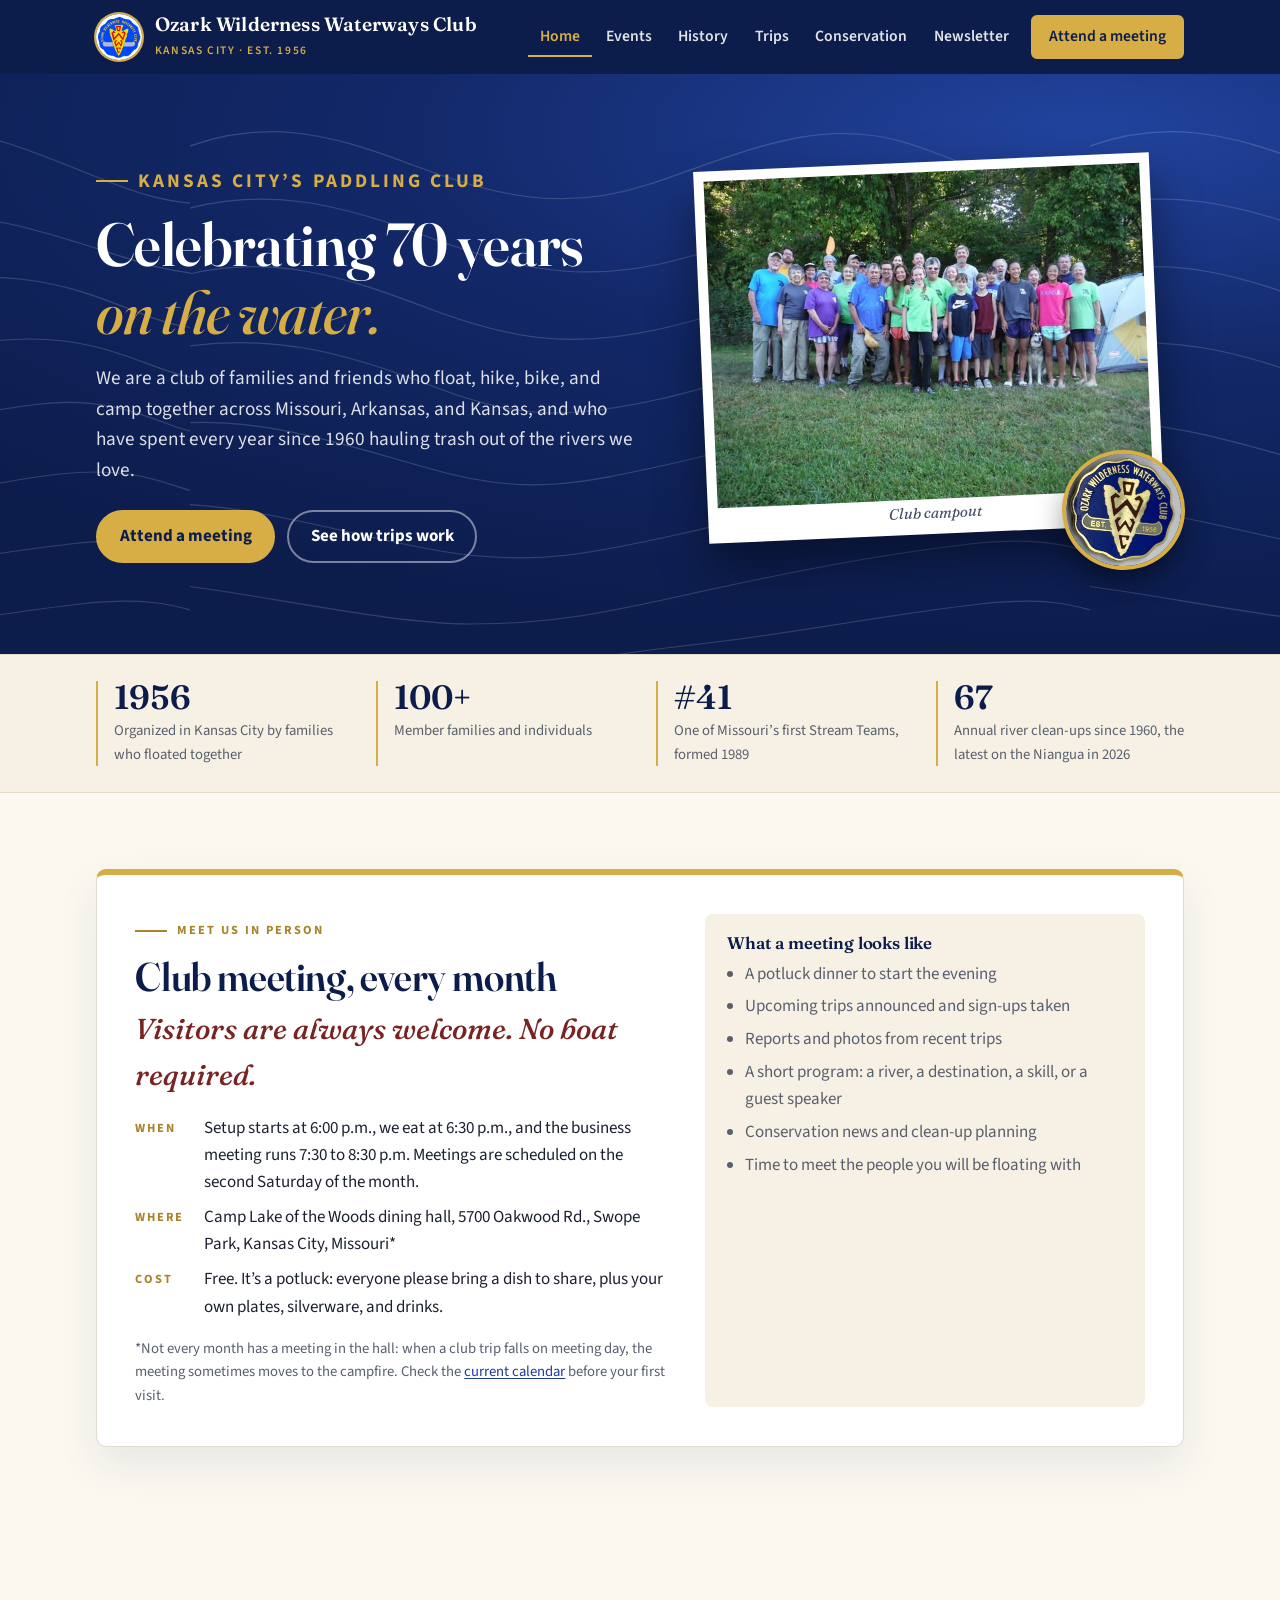
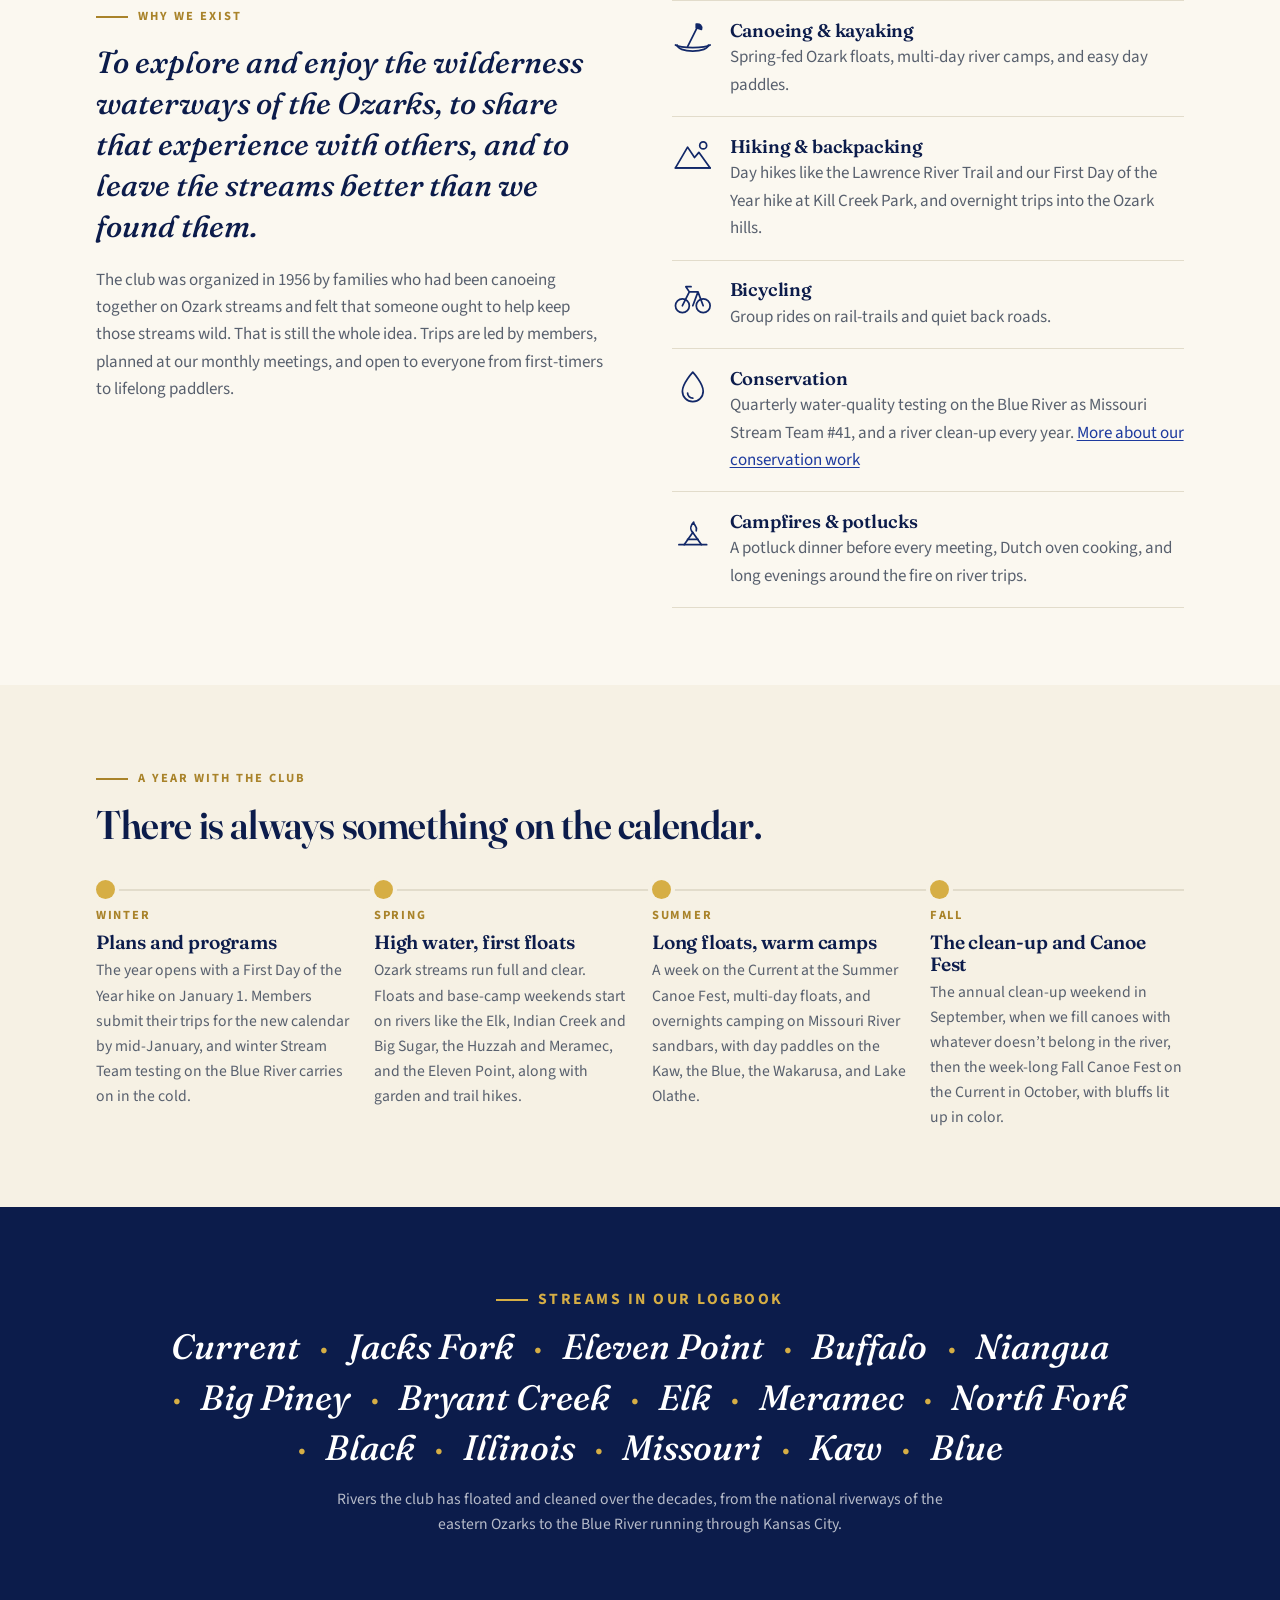
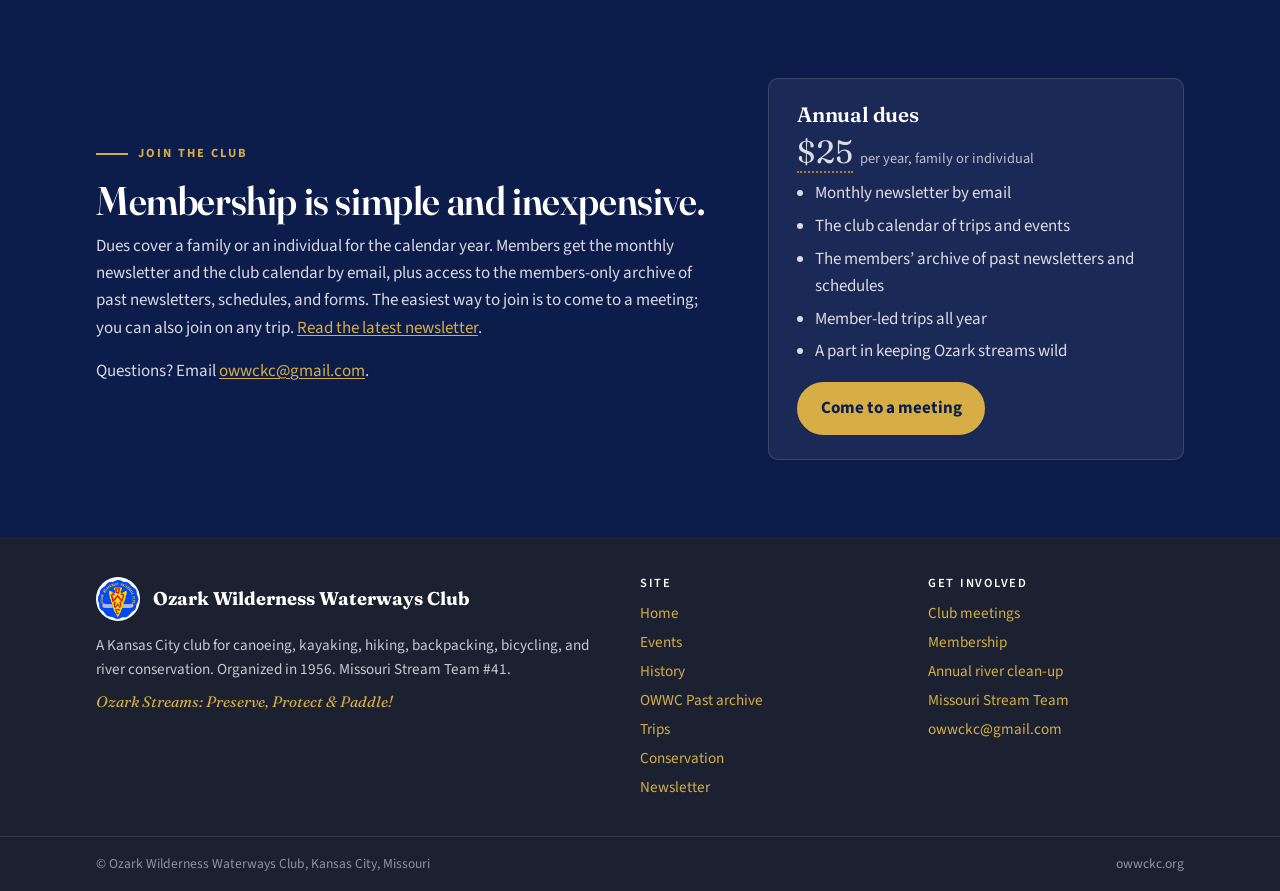
==== index.html @ 572545a0 "Trips page: rename to Trips, drop large section headings, keep kicker + intro Co-Authored-By: Claude" ====
<!DOCTYPE html>
<html lang="en">
<head>
  <meta charset="utf-8">
  <meta name="viewport" content="width=device-width, initial-scale=1">
  <title>Ozark Wilderness Waterways Club | Kansas City Paddling &amp; Outdoor Club, Est. 1956</title>
  <meta name="description" content="The Ozark Wilderness Waterways Club (OWWC) is a Kansas City canoe, kayak, hiking, and conservation club founded in 1956. We hold a monthly club meeting and run trips across Missouri, Arkansas, and Kansas. Visitors welcome.">
  <link rel="canonical" href="https://owwckc.org/">
  <meta property="og:title" content="Ozark Wilderness Waterways Club">
  <meta property="og:description" content="Kansas City's paddling and outdoor club since 1956. Canoe and kayak trips, hikes, bike rides, and an annual river clean-up. Visitors welcome at our monthly club meetings.">
  <meta property="og:image" content="https://owwckc.org/images/group-photo.jpg">
  <meta property="og:url" content="https://owwckc.org/">
  <meta property="og:type" content="website">
  <link rel="icon" href="images/favicon.png">
  <link rel="preconnect" href="https://fonts.googleapis.com">
  <link rel="preconnect" href="https://fonts.gstatic.com" crossorigin>
  <link href="https://fonts.googleapis.com/css2?family=Fraunces:ital,opsz,wght@0,9..144,500;0,9..144,600;1,9..144,500&family=Source+Sans+3:ital,wght@0,400;0,600;0,700;1,400&display=swap" rel="stylesheet">
  <link rel="stylesheet" href="css/style.css">
</head>
<body>
<!--
  EDITING NOTES (for club members):
  * Anything wrapped in <span class="edit"> is a detail to confirm or update
    (currently just the dues). It shows a dotted underline on the site.
    Delete the class="edit" once the detail is confirmed.
  * Anything wrapped in <span class="tba"> is a visible "to be announced" chip.
    Replace the whole span with the real information when you have it.
-->
  <header class="site-header">
    <div class="wrap">
      <a class="brand" href="index.html">
        <img src="images/owwc-logo.webp" alt="" width="46" height="46">
        <span><span class="name">Ozark Wilderness Waterways Club</span><span class="tag">Kansas City &middot; Est. 1956</span></span>
      </a>
      <nav class="site-nav" aria-label="Main">
        <ul>
          <li><a href="index.html" aria-current="page">Home</a></li>
          <li><a href="newsletter.html#calendar">Events</a></li>
          <li><a href="history.html">History</a></li>
          <li><a href="trips.html">Trips</a></li>
          <li><a href="conservation.html">Conservation</a></li>
          <li><a href="newsletter.html">Newsletter</a></li>
          <li><a class="btn" href="#meetings">Attend a meeting</a></li>
        </ul>
      </nav>
    </div>
  </header>

  <section class="hero">
    <div class="wrap">
      <div>
        <p class="kicker">Kansas City&rsquo;s paddling club</p>
        <h1>Celebrating 70 years <em>on the water.</em></h1>
        <p>We are a club of families and friends who float, hike, bike, and camp together across Missouri, Arkansas, and Kansas, and who have spent every year since 1960 hauling trash out of the rivers we love.</p>
        <div class="actions">
          <a class="btn" href="#meetings">Attend a meeting</a>
          <a class="btn btn-ghost" href="trips.html">See how trips work</a>
        </div>
      </div>
      <div class="hero-visual">
        <figure class="frame">
          <img src="images/group-photo.jpg" alt="About thirty club members of all ages, many in green club shirts, gathered at a wooded campsite" width="640" height="480">
          <figcaption>Club campout</figcaption>
        </figure>
        <img class="pin" src="images/owwc-pin.jpg" alt="The OWWC club pin: an arrowhead over a canoe with the letters O W W C, established 1956" width="150" height="146">
      </div>
    </div>
  </section>

  <div class="stats" aria-label="Club at a glance">
    <div class="wrap">
      <div class="stat"><b>1956</b><span>Organized in Kansas City by families who floated together</span></div>
      <div class="stat"><b>100+</b><span>Member families and individuals</span></div>
      <div class="stat"><b>#41</b><span>One of Missouri&rsquo;s first Stream Teams, formed 1989</span></div>
      <div class="stat"><b>67</b><span>Annual river clean-ups since 1960, the latest on the Niangua in 2026</span></div>
    </div>
  </div>

  <main>
    <section class="band" id="meetings">
      <div class="wrap">
        <div class="placard">
          <div>
            <p class="kicker">Meet us in person</p>
            <h2>Club meeting, every month</h2>
            <p class="big">Visitors are always welcome. No boat required.</p>
            <dl class="details">
              <dt>When</dt>
              <dd>Setup starts at 6:00 p.m., we eat at 6:30 p.m., and the business meeting runs 7:30 to 8:30 p.m. Meetings are scheduled on the second Saturday of the month.</dd>
              <dt>Where</dt>
              <dd>Camp Lake of the Woods dining hall, 5700 Oakwood Rd., Swope Park, Kansas City, Missouri*</dd>
              <dt>Cost</dt>
              <dd>Free. It&rsquo;s a potluck: everyone please bring a dish to share, plus your own plates, silverware, and drinks.</dd>
            </dl>
            <p class="fine">*Not every month has a meeting in the hall: when a club trip falls on meeting day, the meeting sometimes moves to the campfire. Check the <a href="newsletter.html#calendar">current calendar</a> before your first visit.</p>
          </div>
          <aside>
            <h3>What a meeting looks like</h3>
            <ul>
              <li>A potluck dinner to start the evening</li>
              <li>Upcoming trips announced and sign-ups taken</li>
              <li>Reports and photos from recent trips</li>
              <li>A short program: a river, a destination, a skill, or a guest speaker</li>
              <li>Conservation news and clean-up planning</li>
              <li>Time to meet the people you will be floating with</li>
            </ul>
          </aside>
        </div>
      </div>
    </section>

    <section class="band">
      <div class="wrap split">
        <div class="sticky">
          <p class="kicker">Why we exist</p>
          <p class="mission">To explore and enjoy the wilderness waterways of the Ozarks, to share that experience with others, and to leave the streams better than we found them.</p>
          <p>The club was organized in 1956 by families who had been canoeing together on Ozark streams and felt that someone ought to help keep those streams wild. That is still the whole idea. Trips are led by members, planned at our monthly meetings, and open to everyone from first-timers to lifelong paddlers.</p>
        </div>
        <ul class="activities">
          <li>
            <svg viewBox="0 0 48 48" fill="none" stroke="currentColor" stroke-width="2" stroke-linecap="round" stroke-linejoin="round" aria-hidden="true"><path d="M4 30c6 4 34 4 40 0"/><path d="M6 30c0 4 8 7 18 7s18-3 18-7"/><path d="M30 8 18 32"/><path d="M28 6c4-1 7 2 6 6l-6-2z" fill="currentColor"/></svg>
            <div><h3>Canoeing &amp; kayaking</h3><p>Spring-fed Ozark floats, multi-day river camps, and easy day paddles.</p></div>
          </li>
          <li>
            <svg viewBox="0 0 48 48" fill="none" stroke="currentColor" stroke-width="2" stroke-linecap="round" stroke-linejoin="round" aria-hidden="true"><path d="M4 38 18 14l8 12 5-6 13 18z"/><path d="M4 38h40"/><circle cx="36" cy="12" r="4"/></svg>
            <div><h3>Hiking &amp; backpacking</h3><p>Day hikes like the Lawrence River Trail and our First Day of the Year hike at Kill Creek Park, and overnight trips into the Ozark hills.</p></div>
          </li>
          <li>
            <svg viewBox="0 0 48 48" fill="none" stroke="currentColor" stroke-width="2" stroke-linecap="round" stroke-linejoin="round" aria-hidden="true"><circle cx="12" cy="32" r="8"/><circle cx="36" cy="32" r="8"/><path d="M12 32 20 16h10l6 16M20 16l-4-6h6M24 32l6-16"/></svg>
            <div><h3>Bicycling</h3><p>Group rides on rail-trails and quiet back roads.</p></div>
          </li>
          <li>
            <svg viewBox="0 0 48 48" fill="none" stroke="currentColor" stroke-width="2" stroke-linecap="round" stroke-linejoin="round" aria-hidden="true"><path d="M24 6s12 13 12 22a12 12 0 0 1-24 0C12 19 24 6 24 6z"/><path d="M18 30a6 6 0 0 0 6 6"/></svg>
            <div><h3>Conservation</h3><p>Quarterly water-quality testing on the Blue River as Missouri Stream Team #41, and a river clean-up every year. <a href="conservation.html">More about our conservation work</a></p></div>
          </li>
          <li>
            <svg viewBox="0 0 48 48" fill="none" stroke="currentColor" stroke-width="2" stroke-linecap="round" stroke-linejoin="round" aria-hidden="true"><path d="M8 40h32"/><path d="M14 40l10-14 10 14"/><path d="M18 34h12"/><path d="M24 26c-4-4-2-9 1-12 0 4 5 5 3 10"/></svg>
            <div><h3>Campfires &amp; potlucks</h3><p>A potluck dinner before every meeting, Dutch oven cooking, and long evenings around the fire on river trips.</p></div>
          </li>
        </ul>
      </div>
    </section>

    <section class="band band-cream">
      <div class="wrap">
        <p class="kicker">A year with the club</p>
        <h2>There is always something on the calendar.</h2>
        <div class="seasons">
          <div class="season">
            <p class="when">Winter</p>
            <h3>Plans and programs</h3>
            <p>The year opens with a First Day of the Year hike on January 1. Members submit their trips for the new calendar by mid-January, and winter Stream Team testing on the Blue River carries on in the cold.</p>
          </div>
          <div class="season">
            <p class="when">Spring</p>
            <h3>High water, first floats</h3>
            <p>Ozark streams run full and clear. Floats and base-camp weekends start on rivers like the Elk, Indian Creek and Big Sugar, the Huzzah and Meramec, and the Eleven Point, along with garden and trail hikes.</p>
          </div>
          <div class="season">
            <p class="when">Summer</p>
            <h3>Long floats, warm camps</h3>
            <p>A week on the Current at the Summer Canoe Fest, multi-day floats, and overnights camping on Missouri River sandbars, with day paddles on the Kaw, the Blue, the Wakarusa, and Lake Olathe.</p>
          </div>
          <div class="season">
            <p class="when">Fall</p>
            <h3>The clean-up and Canoe Fest</h3>
            <p>The annual clean-up weekend in September, when we fill canoes with whatever doesn&rsquo;t belong in the river, then the week-long Fall Canoe Fest on the Current in October, with bluffs lit up in color.</p>
          </div>
        </div>
      </div>
    </section>

    <section class="band-navy rivers">
      <div class="wrap">
        <p class="kicker">Streams in our logbook</p>
        <ul>
          <li>Current</li><li>Jacks Fork</li><li>Eleven Point</li><li>Buffalo</li><li>Niangua</li><li>Big Piney</li><li>Bryant Creek</li><li>Elk</li><li>Meramec</li><li>North Fork</li><li>Black</li><li>Illinois</li><li>Missouri</li><li>Kaw</li><li>Blue</li>
        </ul>
        <p>Rivers the club has floated and cleaned over the decades, from the national riverways of the eastern Ozarks to the Blue River running through Kansas City.</p>
      </div>
    </section>

    <section class="band band-navy join" id="join">
      <div class="wrap">
        <div>
          <p class="kicker">Join the club</p>
          <h2>Membership is simple and inexpensive.</h2>
          <p>Dues cover a family or an individual for the calendar year. Members get the monthly newsletter and the club calendar by email, plus access to the members-only archive of past newsletters, schedules, and forms. The easiest way to join is to come to a meeting; you can also join on any trip. <a href="newsletter.html">Read the latest newsletter</a>.</p>
          <p>Questions? Email <a href="mailto:owwckc@gmail.com">owwckc@gmail.com</a>.</p>
        </div>
        <div class="card">
          <h3>Annual dues</h3>
          <p class="price"><span class="edit">$25</span> <small>per year, family or individual</small></p>
          <ul>
            <li>Monthly newsletter by email</li>
            <li>The club calendar of trips and events</li>
            <li>The members&rsquo; archive of past newsletters and schedules</li>
            <li>Member-led trips all year</li>
            <li>A part in keeping Ozark streams wild</li>
          </ul>
          <a class="btn" href="#meetings">Come to a meeting</a>
        </div>
      </div>
    </section>
  </main>

  <footer class="site-footer">
    <div class="wrap cols">
      <div>
        <div class="brand-foot"><img src="images/owwc-logo.webp" alt="" width="44" height="44"><b>Ozark Wilderness Waterways Club</b></div>
        <p>A Kansas City club for canoeing, kayaking, hiking, backpacking, bicycling, and river conservation. Organized in 1956. Missouri Stream Team #41.</p>
        <p class="motto">Ozark Streams: Preserve, Protect &amp; Paddle!</p>
      </div>
      <div>
        <h4>Site</h4>
        <ul>
          <li><a href="index.html">Home</a></li>
          <li><a href="newsletter.html#calendar">Events</a></li>
          <li><a href="history.html">History</a></li>
          <li><a href="past.html">OWWC Past archive</a></li>
          <li><a href="trips.html">Trips</a></li>
          <li><a href="conservation.html">Conservation</a></li>
          <li><a href="newsletter.html">Newsletter</a></li>
        </ul>
      </div>
      <div>
        <h4>Get involved</h4>
        <ul>
          <li><a href="index.html#meetings">Club meetings</a></li>
          <li><a href="index.html#join">Membership</a></li>
          <li><a href="conservation.html#cleanup">Annual river clean-up</a></li>
          <li><a href="https://mostreamteam.org/">Missouri Stream Team</a></li>
          <li><a href="mailto:owwckc@gmail.com">owwckc@gmail.com</a></li>
        </ul>
      </div>
    </div>
    <div class="legal">
      <div class="wrap">
        <span>&copy; Ozark Wilderness Waterways Club, Kansas City, Missouri</span>
        <span>owwckc.org</span>
      </div>
    </div>
  </footer>
</body>
</html>
---- css/style.css ----
/* ==========================================================================
   Ozark Wilderness Waterways Club — owwckc.org
   Palette is lifted from the club pin: navy enamel, brass, and a maroon W.
   ========================================================================== */
:root {
  --navy: #122868;
  --navy-deep: #0c1c4b;
  --blue: #1d3a9e;
  --gold: #d6ae45;
  --gold-deep: #a9832a;
  --gold-pale: #f3e7c3;
  --maroon: #7a2323;
  --cream: #f6f1e4;
  --paper: #fbf8f0;
  --white: #ffffff;
  --ink: #1b2130;
  --muted: #58606e;
  --line: #e2dccb;
  --max: 72rem;
  --radius: 10px;
  --serif: "Fraunces", "Iowan Old Style", Georgia, serif;
  --sans: "Source Sans 3", "Segoe UI", system-ui, -apple-system, sans-serif;
}

*, *::before, *::after { box-sizing: border-box; }
html { scroll-behavior: smooth; -webkit-text-size-adjust: 100%; }
body {
  margin: 0;
  font-family: var(--sans);
  font-size: 1.0625rem;
  line-height: 1.6;
  color: var(--ink);
  background: var(--paper);
}
img { max-width: 100%; height: auto; display: block; }
.hero-visual, .photo-strip figure, .profile > div, .timeline .what { min-width: 0; }
a { color: var(--blue); text-decoration-thickness: 1px; text-underline-offset: 2px; }
a:hover { color: var(--maroon); }
p { margin: 0 0 1rem; }
ul { margin: 0 0 1rem; padding-left: 1.2rem; }

h1, h2, h3, h4 {
  font-family: var(--serif);
  font-weight: 600;
  line-height: 1.12;
  color: var(--navy-deep);
  margin: 0 0 0.6rem;
  letter-spacing: -0.01em;
}
h1 { font-size: clamp(2.3rem, 5.2vw, 3.8rem); font-variation-settings: "opsz" 144; }
h2 { font-size: clamp(1.75rem, 3.4vw, 2.5rem); font-variation-settings: "opsz" 96; }
h3 { font-size: 1.3rem; }

.wrap { max-width: var(--max); margin-inline: auto; padding-inline: clamp(1rem, 4vw, 2rem); }
.narrow { max-width: 44rem; }
.lead { font-size: 1.22rem; line-height: 1.55; color: var(--muted); }
.kicker {
  display: inline-flex; align-items: center; gap: 0.6rem;
  margin: 0 0 0.9rem;
  font-family: var(--sans); font-size: 0.78rem; font-weight: 700; line-height: 1.6; letter-spacing: 0.16em; text-transform: uppercase;
  color: var(--gold-deep);
}
.kicker::before { content: ""; width: 2rem; height: 2px; background: currentColor; }
.band-navy .kicker, .hero .kicker, .page-title .kicker { color: var(--gold); }

/* Buttons */
.btn {
  display: inline-block;
  padding: 0.7rem 1.35rem;
  border-radius: 999px;
  font-weight: 700;
  text-decoration: none;
  background: var(--gold);
  color: var(--navy-deep);
  border: 2px solid var(--gold);
  transition: transform 0.15s ease, background 0.15s ease;
}
.btn:hover { background: var(--gold-pale); border-color: var(--gold-pale); color: var(--navy-deep); transform: translateY(-1px); }
.btn-ghost { background: transparent; color: var(--white); border-color: rgba(255,255,255,0.45); }
.btn-ghost:hover { background: rgba(255,255,255,0.1); border-color: var(--white); color: var(--white); }
.btn-navy { background: var(--navy); border-color: var(--navy); color: var(--white); }
.btn-navy:hover { background: var(--blue); border-color: var(--blue); color: var(--white); }
.actions { display: flex; flex-wrap: wrap; gap: 0.75rem; margin-top: 1.5rem; }

/* ---------- Header ---------- */
.site-header {
  background: var(--navy-deep);
  color: var(--white);
  position: relative;
  z-index: 2;
}
.site-header .wrap {
  display: flex; flex-wrap: wrap; align-items: center; justify-content: space-between;
  gap: 0.5rem 1.5rem; padding-block: 0.8rem;
}
.brand { display: flex; align-items: center; gap: 0.8rem; color: var(--white); text-decoration: none; }
.brand img { width: 46px; height: 46px; border-radius: 50%; box-shadow: 0 0 0 2px var(--gold); }
.brand .name { font-family: var(--serif); font-size: 1.2rem; font-weight: 600; line-height: 1.1; letter-spacing: 0.01em; }
.brand .tag { display: block; font-family: var(--sans); font-size: 0.72rem; font-weight: 600; letter-spacing: 0.14em; text-transform: uppercase; color: var(--gold); margin-top: 0.15rem; }
.site-nav ul { display: flex; flex-wrap: wrap; align-items: center; gap: 0.15rem; margin: 0; padding: 0; list-style: none; }
.site-nav a {
  display: block; padding: 0.45rem 0.75rem; border-radius: 6px;
  color: rgba(255,255,255,0.88); text-decoration: none; font-weight: 600; font-size: 0.98rem;
}
.site-nav a:hover { color: var(--white); background: rgba(255,255,255,0.08); }
.site-nav a[aria-current="page"] { color: var(--gold); box-shadow: inset 0 -2px 0 var(--gold); border-radius: 0; }
.site-nav .btn { margin-left: 0.5rem; padding: 0.45rem 1rem; color: var(--navy-deep); }
.site-nav .btn:hover { color: var(--navy-deep); background: var(--gold-pale); }

/* ---------- Hero (home) ---------- */
.hero {
  position: relative; overflow: hidden;
  background: radial-gradient(120% 90% at 85% 10%, #22449f 0%, var(--navy) 45%, var(--navy-deep) 100%);
  color: var(--white);
}
.hero::before {
  content: ""; position: absolute; inset: 0;
  background: url("../images/contours.svg") center / 900px 600px repeat;
  pointer-events: none;
}
.hero .wrap {
  position: relative;
  display: grid; grid-template-columns: minmax(0, 1.05fr) minmax(0, 0.95fr);
  align-items: center; gap: clamp(2rem, 5vw, 4rem);
  padding-block: clamp(3rem, 7vw, 5.5rem);
}
.hero h1 { color: var(--white); margin-bottom: 1rem; }
.hero h1 em { font-style: italic; font-weight: 500; color: var(--gold); }
.hero p { font-size: 1.2rem; max-width: 34rem; color: rgba(255,255,255,0.86); }
.hero-visual { position: relative; justify-self: center; width: min(100%, 30rem); padding: 0 1.5rem 2rem 0; }
.hero-visual .frame {
  margin: 0;
  background: var(--white); padding: 0.6rem 0.6rem 2.2rem;
  box-shadow: 0 24px 50px rgba(0,0,0,0.45);
  transform: rotate(-2.5deg);
  position: relative;
}
.hero-visual .frame img { width: 100%; aspect-ratio: 4 / 3; object-fit: cover; object-position: center 35%; }
.hero-visual .frame figcaption {
  position: absolute; left: 0.6rem; right: 0.6rem; bottom: 0.55rem;
  font-family: var(--serif); font-style: italic; font-size: 0.95rem; color: #45506a; text-align: center;
}
.hero-visual .pin {
  position: absolute; right: 0; bottom: 0;
  width: clamp(110px, 24%, 150px); height: auto; border-radius: 50%;
  box-shadow: 0 0 0 4px var(--gold), 0 14px 30px rgba(0,0,0,0.45);
  transform: rotate(6deg);
}

/* ---------- Stat strip ---------- */
.stats {
  background: var(--cream);
  border-top: 1px solid var(--line); border-bottom: 1px solid var(--line);
}
.stats .wrap {
  display: grid; grid-template-columns: repeat(auto-fit, minmax(10rem, 1fr));
  gap: 1rem 2rem; padding-block: 1.6rem;
}
.stat { padding-left: 1rem; border-left: 2px solid var(--gold); }
.stat b { display: block; font-family: var(--serif); font-size: 2.1rem; font-weight: 600; line-height: 1; color: var(--navy-deep); }
.stat span { display: block; margin-top: 0.3rem; font-size: 0.92rem; color: var(--muted); }

/* ---------- Sections ---------- */
section.band { padding-block: clamp(3rem, 6vw, 5rem); }
.band-cream { background: var(--cream); }
.band-navy { background: var(--navy-deep); color: var(--white); }
.band-navy h2, .band-navy h3 { color: var(--white); }
.band-navy p { color: rgba(255,255,255,0.84); }
.band-navy a { color: var(--gold); }
.band-navy a.btn { color: var(--navy-deep); }
.split { display: grid; grid-template-columns: minmax(0, 1fr) minmax(0, 1fr); gap: clamp(2rem, 5vw, 5rem); align-items: start; }
.sticky { position: sticky; top: 1.5rem; }

/* Activities list */
.activities { list-style: none; margin: 0; padding: 0; }
.activities li { display: grid; grid-template-columns: 2.6rem 1fr; gap: 1rem; padding: 1.1rem 0; border-top: 1px solid var(--line); }
.activities li:last-child { border-bottom: 1px solid var(--line); }
.activities svg { width: 2.6rem; height: 2.6rem; color: var(--navy); }
.activities h3 { margin: 0.1rem 0 0.2rem; font-size: 1.15rem; }
.activities p { margin: 0; color: var(--muted); }

/* Mission statement */
.mission { font-family: var(--serif); font-size: clamp(1.4rem, 2.4vw, 1.9rem); font-weight: 500; font-style: italic; line-height: 1.35; color: var(--navy-deep); margin: 0 0 1.25rem; }
.mission + p { color: var(--muted); }

/* Seasons */
.seasons { display: grid; grid-template-columns: repeat(4, 1fr); gap: 1.5rem; margin-top: 2rem; position: relative; }
.seasons::before { content: ""; position: absolute; left: 0; right: 0; top: 0.55rem; height: 2px; background: var(--line); }
.season { position: relative; padding-top: 1.6rem; }
.season::before { content: ""; position: absolute; top: 0; left: 0; width: 1.2rem; height: 1.2rem; border-radius: 50%; background: var(--gold); box-shadow: 0 0 0 4px var(--paper); }
.band-cream .season::before { box-shadow: 0 0 0 4px var(--cream); }
.season h3 { font-size: 1.2rem; margin-bottom: 0.3rem; }
.season .when { font-size: 0.78rem; font-weight: 700; letter-spacing: 0.14em; text-transform: uppercase; color: var(--gold-deep); margin-bottom: 0.4rem; }
.season p { margin: 0; color: var(--muted); font-size: 0.98rem; }

/* River names */
.rivers { padding-block: clamp(2.5rem, 5vw, 4rem); }
.rivers .wrap { text-align: center; }
.rivers ul { list-style: none; margin: 0.75rem 0 0; padding: 0; display: flex; flex-wrap: wrap; justify-content: center; gap: 0.3rem 0; }
.rivers li { font-family: var(--serif); font-style: italic; font-size: clamp(1.4rem, 3vw, 2.2rem); font-weight: 500; color: var(--white); line-height: 1.3; }
.rivers li + li::before { content: "\00B7"; color: var(--gold); margin-inline: 0.55em; font-style: normal; }
.rivers p { margin: 1rem auto 0; max-width: 40rem; font-size: 0.98rem; color: rgba(255,255,255,0.7); }

/* Meeting placard */
.placard {
  background: var(--white);
  border: 1px solid var(--line);
  border-top: 6px solid var(--gold);
  border-radius: var(--radius);
  box-shadow: 0 18px 40px rgba(18,40,104,0.08);
  display: grid; grid-template-columns: minmax(0, 1.1fr) minmax(0, 0.9fr);
  gap: 2rem; padding: clamp(1.5rem, 3vw, 2.5rem);
}
.placard h2 { margin-bottom: 0.4rem; }
.placard .big { font-family: var(--serif); font-size: clamp(1.4rem, 2.4vw, 1.8rem); color: var(--maroon); font-style: italic; font-weight: 500; margin-bottom: 1rem; }
dl.details { margin: 0 0 1rem; display: grid; grid-template-columns: auto 1fr; gap: 0.5rem 1.25rem; }
dl.details dt { font-size: 0.78rem; font-weight: 700; letter-spacing: 0.14em; text-transform: uppercase; color: var(--gold-deep); padding-top: 0.25rem; }
dl.details dd { margin: 0; }
.placard aside { background: var(--cream); border-radius: 8px; padding: 1.25rem 1.4rem; }
.placard aside h3 { font-size: 1.05rem; margin-bottom: 0.5rem; }
.placard aside ul { margin: 0; padding-left: 1.1rem; color: var(--muted); }
.placard aside li { margin-bottom: 0.35rem; }
.placard .fine { font-size: 0.92rem; color: var(--muted); margin: 0; }

/* Placeholders for humans to edit. The dotted rule is intentional: it marks
   details the club should confirm. Remove the class once confirmed. */
.edit { border-bottom: 2px dotted var(--gold-deep); }
.tba { display: inline-block; padding: 0.1rem 0.6rem; border-radius: 999px; background: var(--gold-pale); color: var(--gold-deep); font-size: 0.85rem; font-weight: 700; letter-spacing: 0.04em; vertical-align: middle; }

/* Join */
.join .wrap { display: grid; grid-template-columns: minmax(0, 1.2fr) minmax(0, 0.8fr); gap: 3rem; align-items: center; }
.join .card { background: rgba(255,255,255,0.06); border: 1px solid rgba(255,255,255,0.14); border-radius: var(--radius); padding: 1.5rem 1.75rem; }
.join .card h3 { margin-bottom: 0.6rem; }
.join .card ul { margin: 0 0 1rem; padding-left: 1.1rem; }
.join .card li { margin-bottom: 0.35rem; color: rgba(255,255,255,0.84); }
.price { font-family: var(--serif); font-size: 2rem; color: var(--gold); line-height: 1; margin-bottom: 0.75rem; }
.price small { font-family: var(--sans); font-size: 0.9rem; color: rgba(255,255,255,0.7); }

/* ---------- Sub-page title ---------- */
.page-title {
  position: relative; overflow: hidden;
  background: radial-gradient(120% 120% at 90% 0%, #22449f 0%, var(--navy) 40%, var(--navy-deep) 100%);
  color: var(--white);
}
.page-title::before { content: ""; position: absolute; inset: 0; background: url("../images/contours.svg") center / 900px 600px repeat; pointer-events: none; }
.page-title .wrap { position: relative; padding-block: clamp(2.5rem, 5vw, 4rem); }
.page-title h1 { color: var(--white); margin: 0; max-width: 22ch; }
.page-title p { margin: 0.75rem 0 0; font-size: 1.2rem; color: rgba(255,255,255,0.82); max-width: 40rem; }

/* ---------- Prose & history ---------- */
.prose { max-width: 42rem; }
.prose h2 { margin-top: 2.5rem; }
.prose h2:first-child { margin-top: 0; }
.prose p { font-size: 1.08rem; }
.dropcap::first-letter { font-family: var(--serif); float: left; font-size: 3.6rem; line-height: 0.85; padding: 0.3rem 0.5rem 0 0; color: var(--maroon); font-weight: 600; }

blockquote.pull {
  margin: 2rem 0; padding: 0 0 0 1.5rem; border-left: 3px solid var(--gold);
  font-family: var(--serif); font-style: italic; font-size: 1.35rem; line-height: 1.4; color: var(--navy-deep);
}
blockquote.pull p { margin: 0; }
blockquote.pull cite { display: block; margin-top: 0.75rem; font-family: var(--sans); font-style: normal; font-size: 0.9rem; color: var(--muted); }
.band-navy blockquote.pull { color: var(--white); }
.band-navy blockquote.pull cite { color: rgba(255,255,255,0.65); }

.profile { display: grid; grid-template-columns: 6rem 1fr; gap: 1.5rem; align-items: start; background: var(--cream); border-radius: var(--radius); padding: 1.5rem; margin: 2rem 0; }
.profile .initials { width: 6rem; height: 6rem; border-radius: 50%; background: var(--navy); color: var(--gold); display: grid; place-items: center; font-family: var(--serif); font-size: 2rem; font-weight: 600; }
.profile h3 { margin-bottom: 0.2rem; }
.profile .role { font-size: 0.82rem; letter-spacing: 0.1em; text-transform: uppercase; color: var(--gold-deep); font-weight: 700; margin-bottom: 0.6rem; }
.profile p:last-child { margin: 0; }

.timeline { list-style: none; margin: 0; padding: 0; position: relative; }
.timeline::before { content: ""; position: absolute; left: 4.4rem; top: 0.4rem; bottom: 0.4rem; width: 2px; background: var(--line); }
.timeline li { display: grid; grid-template-columns: 3.6rem 1fr; gap: 1.6rem; padding: 0 0 1.6rem; position: relative; }
.timeline li::after { content: ""; position: absolute; left: 4.4rem; top: 0.45rem; width: 0.9rem; height: 0.9rem; border-radius: 50%; background: var(--gold); transform: translateX(calc(-50% + 1px)); box-shadow: 0 0 0 4px var(--paper); }
.timeline li.major::after { background: var(--maroon); }
.timeline .year { font-family: var(--serif); font-weight: 600; font-size: 1.25rem; color: var(--navy-deep); text-align: right; line-height: 1.3; }
.timeline .what { padding-left: 1.4rem; }
.timeline .what strong { display: block; color: var(--navy-deep); }
.timeline .what span { color: var(--muted); font-size: 0.98rem; }

.pin-note { display: grid; grid-template-columns: 9rem 1fr; gap: 1.5rem; align-items: center; margin-top: 2.5rem; padding-top: 2rem; border-top: 1px solid var(--line); }
.pin-note img { border-radius: 50%; box-shadow: 0 0 0 3px var(--gold); }

/* OWWC Past archive */
.past { grid-template-columns: minmax(0, 0.8fr) minmax(0, 1.6fr); }
.past h2 { margin: 2.5rem 0 1.25rem; scroll-margin-top: 1.5rem; }
.past h2:first-child { margin-top: 0; }
.decade-nav { list-style: none; padding: 0; display: flex; flex-wrap: wrap; gap: 0.4rem; }
.decade-nav a { display: inline-block; padding: 0.25rem 0.75rem; border: 1px solid var(--line); border-radius: 999px; text-decoration: none; font-weight: 600; font-size: 0.92rem; }
.decade-nav a:hover { border-color: var(--maroon); }

/* ---------- Trips ---------- */
.schedule-cards { display: grid; grid-template-columns: 1fr 1fr; gap: 1.5rem; margin-top: 1.5rem; }
.schedule-card { background: var(--white); border: 1px solid var(--line); border-radius: var(--radius); padding: 1.5rem 1.6rem; position: relative; overflow: hidden; }
.schedule-card::before { content: ""; position: absolute; top: 0; left: 0; right: 0; height: 5px; background: var(--navy); }
.schedule-card.alt::before { background: var(--gold); }
.schedule-card h3 { margin-bottom: 0.3rem; }
.schedule-card .sub { font-size: 0.82rem; letter-spacing: 0.1em; text-transform: uppercase; color: var(--gold-deep); font-weight: 700; margin-bottom: 0.6rem; }
.schedule-card p, .schedule-card li { color: var(--muted); }
.schedule-card ul { margin-bottom: 0; }

table.trips { width: 100%; border-collapse: collapse; margin-top: 1.25rem; background: var(--white); border: 1px solid var(--line); }
table.trips th, table.trips td { text-align: left; padding: 0.8rem 1rem; border-bottom: 1px solid var(--line); vertical-align: top; }
table.trips th { font-size: 0.78rem; letter-spacing: 0.12em; text-transform: uppercase; color: var(--gold-deep); background: var(--cream); }
table.trips tr:last-child td { border-bottom: 0; }
table.trips td.date { white-space: nowrap; font-weight: 700; color: var(--navy-deep); }
table.trips td.type { color: var(--muted); font-size: 0.92rem; }

.steps { counter-reset: step; list-style: none; margin: 1.5rem 0 0; padding: 0; display: grid; grid-template-columns: repeat(auto-fit, minmax(14rem, 1fr)); gap: 1.5rem; }
.steps li { counter-increment: step; padding-top: 0.5rem; border-top: 2px solid var(--gold); }
.steps li::before { content: counter(step, decimal-leading-zero); display: block; font-family: var(--serif); font-size: 1.6rem; color: var(--gold-deep); margin-bottom: 0.25rem; }
.steps strong { display: block; color: var(--navy-deep); margin-bottom: 0.2rem; }
.steps li span { color: var(--muted); font-size: 0.98rem; }

.photo-strip { display: grid; grid-template-columns: minmax(0, 1.3fr) minmax(0, 0.7fr); gap: 2rem; align-items: center; margin-top: 2rem; }
.photo-strip figure { margin: 0; }
.photo-strip img { width: 100%; border-radius: var(--radius); box-shadow: 0 20px 45px rgba(18,40,104,0.18); aspect-ratio: 4 / 3; object-fit: cover; }
.photo-strip figcaption { margin-top: 0.6rem; color: var(--muted); font-size: 0.95rem; font-style: italic; font-family: var(--serif); }

.links { list-style: none; margin: 1.5rem 0 0; padding: 0; display: grid; grid-template-columns: repeat(auto-fit, minmax(16rem, 1fr)); gap: 0.75rem; }
.links li { background: var(--white); border: 1px solid var(--line); border-radius: 8px; padding: 1rem 1.2rem; }
.links a { font-weight: 700; text-decoration: none; }
.links a:hover { text-decoration: underline; }
.links span { display: block; color: var(--muted); font-size: 0.95rem; margin-top: 0.15rem; }

/* ---------- Conservation ---------- */
.feature { display: grid; grid-template-columns: minmax(0, 1fr) minmax(0, 1fr); gap: clamp(2rem, 5vw, 4rem); align-items: center; }
.feature .number { font-family: var(--serif); font-size: clamp(4rem, 10vw, 7rem); line-height: 0.9; color: var(--gold); font-weight: 600; }
.feature .number small { display: block; font-family: var(--sans); font-size: 0.95rem; letter-spacing: 0.14em; text-transform: uppercase; color: rgba(255,255,255,0.75); margin-top: 0.75rem; font-weight: 700; }
.river-tags { display: flex; flex-wrap: wrap; gap: 0.5rem; margin: 1rem 0 0; padding: 0; list-style: none; }
.river-tags li { padding: 0.3rem 0.8rem; border: 1px solid var(--line); border-radius: 999px; background: var(--white); font-size: 0.95rem; color: var(--navy-deep); }
.band-navy .river-tags li { background: rgba(255,255,255,0.06); border-color: rgba(255,255,255,0.2); color: var(--white); }

/* Small stat box used inside content */
.stats.inline { border-radius: var(--radius); border: 1px solid var(--line); background: var(--white); }
.stats.inline .wrap { grid-template-columns: repeat(2, minmax(0, 1fr)); padding: 1.25rem; }

/* ---------- Calendar & newsletter ---------- */
.fine-print { margin-top: 0.9rem; font-size: 0.92rem; color: var(--muted); }
.recap { display: grid; grid-template-columns: minmax(0, 1fr) minmax(0, 20rem); gap: clamp(1.5rem, 4vw, 3rem); align-items: start; padding-top: 2rem; margin-top: 2rem; border-top: 1px solid var(--line); }
.recap h3 { margin-bottom: 0.6rem; }
.recap figure { margin: 0; }
.recap img { width: 100%; border-radius: var(--radius); box-shadow: 0 14px 30px rgba(18,40,104,0.16); }
.recap figcaption { margin-top: 0.5rem; color: var(--muted); font-size: 0.95rem; font-style: italic; font-family: var(--serif); }
.site-footer .motto { font-family: var(--serif); font-style: italic; color: var(--gold); }

/* ---------- Footer ---------- */
.site-footer { background: var(--ink); color: #c5c9d2; font-size: 0.95rem; }
.site-footer .cols { display: grid; grid-template-columns: 2fr 1fr 1fr; gap: 2rem; padding-block: 2.5rem 2rem; }
.site-footer h4 { color: var(--white); font-family: var(--sans); font-size: 0.78rem; letter-spacing: 0.14em; text-transform: uppercase; margin-bottom: 0.6rem; }
.site-footer ul { list-style: none; margin: 0; padding: 0; }
.site-footer li { margin-bottom: 0.3rem; }
.site-footer p { margin-bottom: 0.5rem; }
.site-footer a { color: var(--gold); text-decoration: none; }
.site-footer a:hover { text-decoration: underline; color: var(--gold-pale); }
.site-footer .brand-foot { display: flex; align-items: center; gap: 0.8rem; margin-bottom: 0.75rem; }
.site-footer .brand-foot img { width: 44px; height: 44px; border-radius: 50%; }
.site-footer .brand-foot b { font-family: var(--serif); font-size: 1.15rem; color: var(--white); }
.site-footer .legal { border-top: 1px solid rgba(255,255,255,0.1); }
.site-footer .legal .wrap { display: flex; flex-wrap: wrap; justify-content: space-between; gap: 0.5rem 1.5rem; padding-block: 1rem; font-size: 0.85rem; color: #8d93a0; }

/* ---------- Responsive ---------- */
@media (max-width: 900px) {
  .seasons { grid-template-columns: repeat(2, minmax(0, 1fr)); }
  .seasons::before { display: none; }
  .site-footer .cols { grid-template-columns: repeat(2, minmax(0, 1fr)); }
}
@media (max-width: 760px) {
  .hero .wrap { grid-template-columns: minmax(0, 1fr); }
  .hero-visual { width: min(100%, 24rem); margin-top: 1rem; justify-self: start; }
  .split, .placard, .join .wrap, .feature, .schedule-cards, .photo-strip, .recap { grid-template-columns: minmax(0, 1fr); }
  .recap figure { max-width: 24rem; }
  .sticky { position: static; }
  .seasons { grid-template-columns: minmax(0, 1fr); }
  .timeline::before { left: 0.45rem; }
  .timeline li { grid-template-columns: minmax(0, 1fr); gap: 0.2rem; padding-left: 1.6rem; }
  .timeline li::after { left: 0.45rem; transform: translateX(-50%); }
  .timeline .year { text-align: left; }
  .timeline .what { padding-left: 0; }
  .pin-note, .profile { grid-template-columns: minmax(0, 1fr); }
  .profile .initials { width: 4.5rem; height: 4.5rem; font-size: 1.5rem; }
  .site-footer .cols { grid-template-columns: minmax(0, 1fr); }
  .site-header .wrap { justify-content: center; text-align: center; }
  .site-nav ul { justify-content: center; }
  table.trips thead { display: none; }
  table.trips tr { display: block; padding: 0.5rem 0; border-bottom: 1px solid var(--line); }
  table.trips td { display: block; padding: 0.2rem 1rem; border: 0; }
}
@media (prefers-reduced-motion: reduce) {
  html { scroll-behavior: auto; }
  .btn { transition: none; }
}
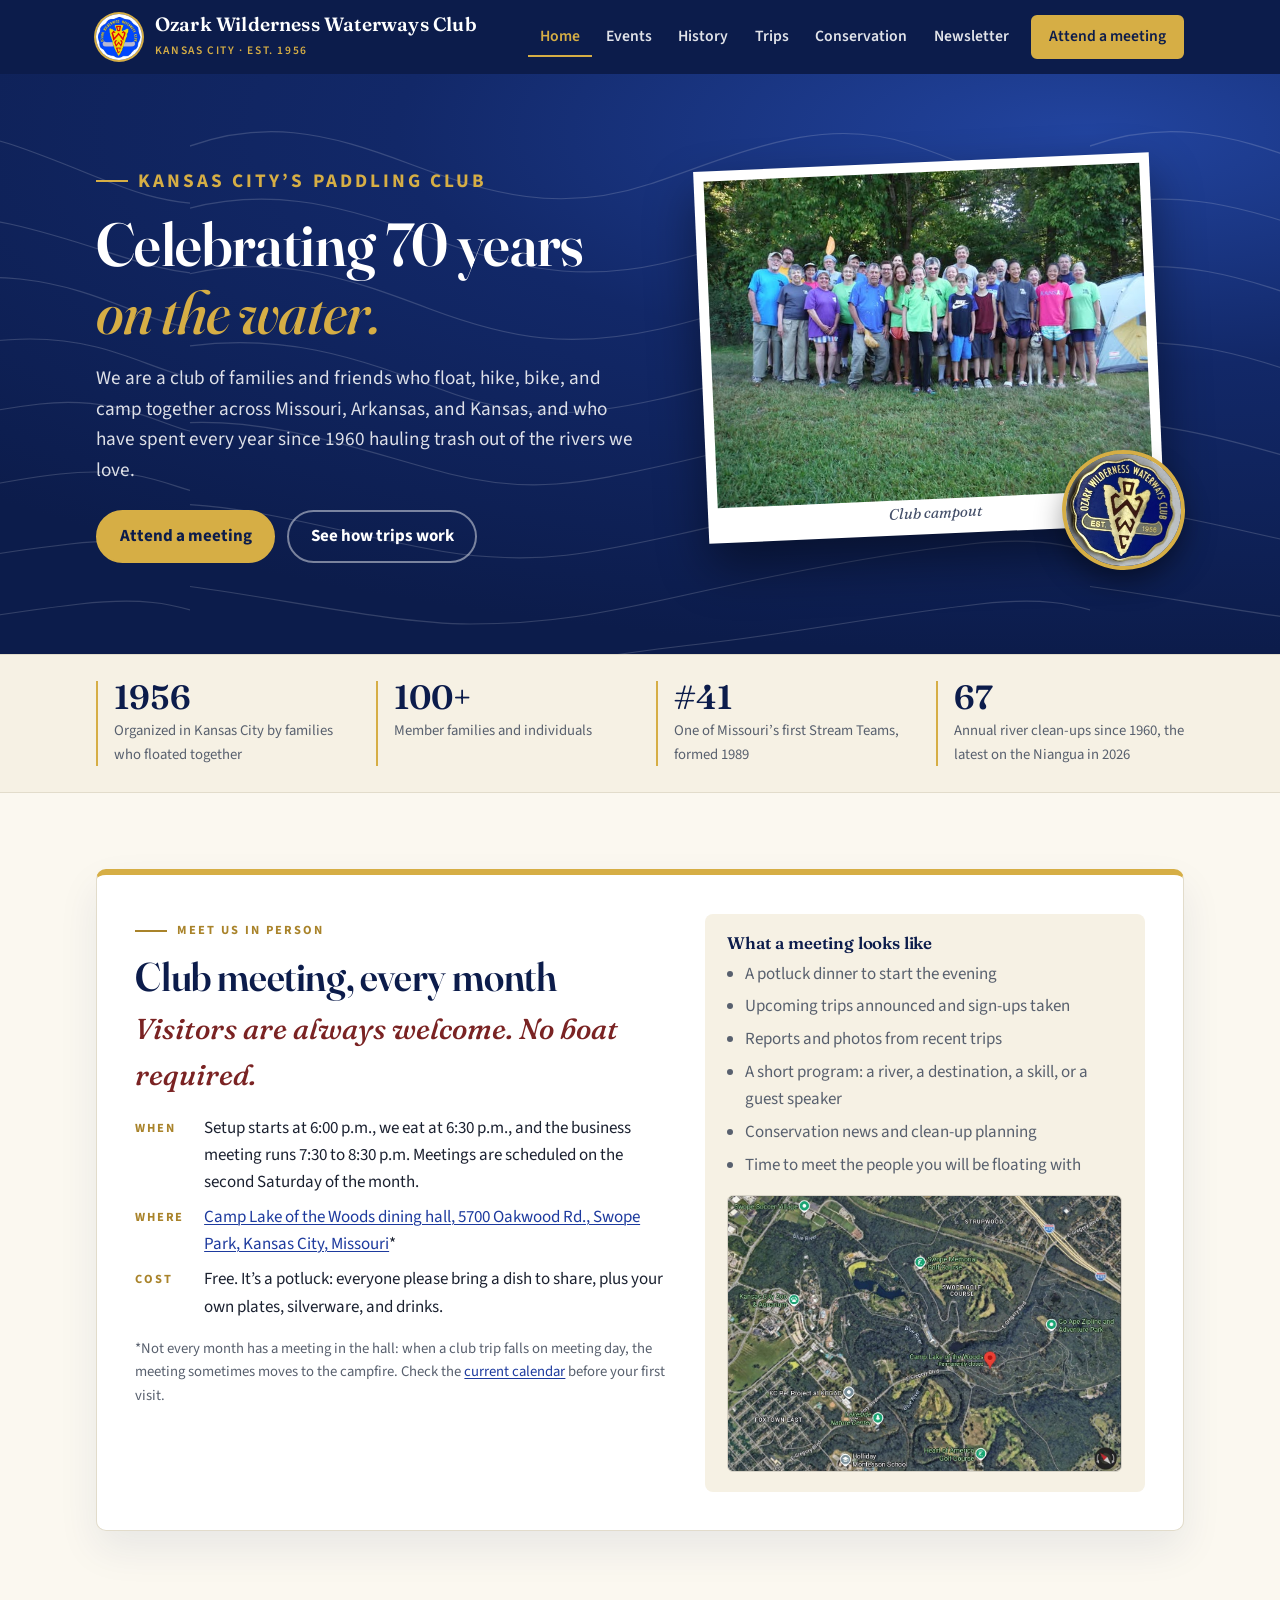
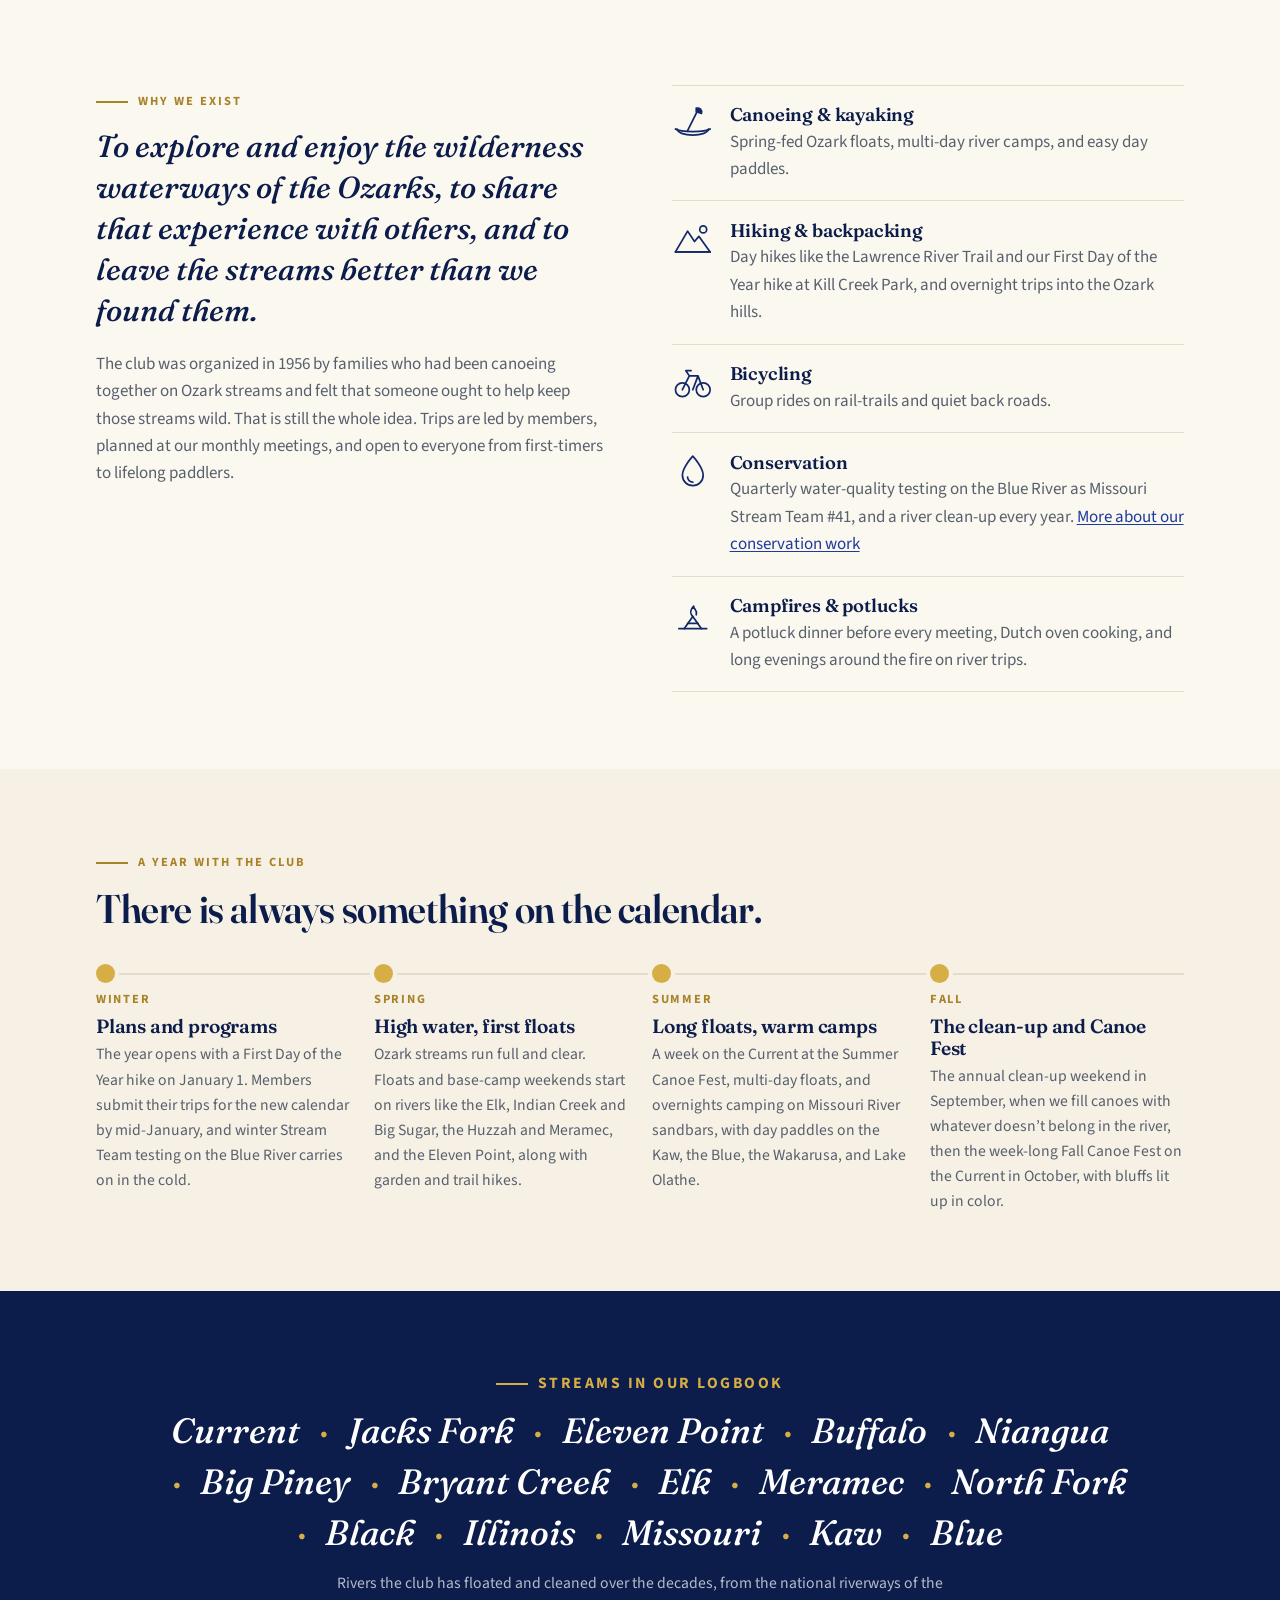
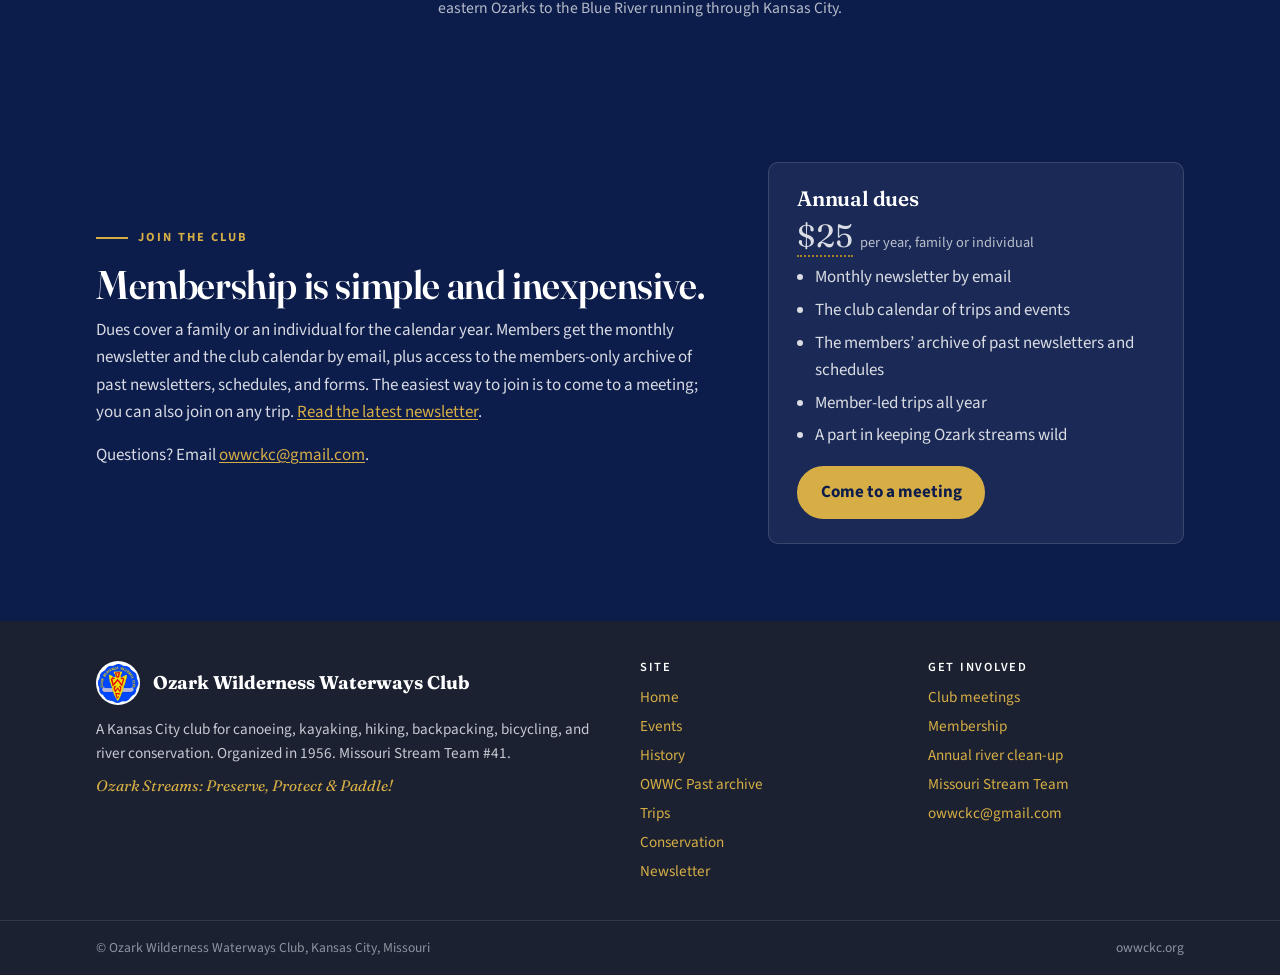
==== commit 31157137: "Home page: link meeting address to map; add location map to meeting panel Co-Authored-By: Claude Opu" ====
--- a/index.html
+++ b/index.html
@@ -88,7 +88,7 @@
               <dt>When</dt>
               <dd>Setup starts at 6:00 p.m., we eat at 6:30 p.m., and the business meeting runs 7:30 to 8:30 p.m. Meetings are scheduled on the second Saturday of the month.</dd>
               <dt>Where</dt>
-              <dd>Camp Lake of the Woods dining hall, 5700 Oakwood Rd., Swope Park, Kansas City, Missouri*</dd>
+              <dd><a href="https://maps.app.goo.gl/Yu77XSfQubHDFCHQ7" target="_blank" rel="noopener">Camp Lake of the Woods dining hall, 5700 Oakwood Rd., Swope Park, Kansas City, Missouri</a>*</dd>
               <dt>Cost</dt>
               <dd>Free. It&rsquo;s a potluck: everyone please bring a dish to share, plus your own plates, silverware, and drinks.</dd>
             </dl>
@@ -104,6 +104,9 @@
               <li>Conservation news and clean-up planning</li>
               <li>Time to meet the people you will be floating with</li>
             </ul>
+            <a class="meeting-map" href="https://maps.app.goo.gl/Yu77XSfQubHDFCHQ7" target="_blank" rel="noopener">
+              <img src="images/meeting-map.jpg" width="1069" height="747" loading="lazy" alt="Map of Swope Park showing Camp Lake of the Woods, off East Gregory Boulevard near the Blue River">
+            </a>
           </aside>
         </div>
       </div>
--- a/css/style.css
+++ b/css/style.css
@@ -62,6 +62,8 @@
 }
 .kicker::before { content: ""; width: 2rem; height: 2px; background: currentColor; }
 .band-navy .kicker, .hero .kicker, .page-title .kicker { color: var(--gold); }
+h2.kicker { font-size: 1.15rem; letter-spacing: 0.12em; }
+h2.kicker::before { width: 2.5rem; height: 3px; }
 
 /* Buttons */
 .btn {
@@ -220,6 +222,8 @@
 .placard aside h3 { font-size: 1.05rem; margin-bottom: 0.5rem; }
 .placard aside ul { margin: 0; padding-left: 1.1rem; color: var(--muted); }
 .placard aside li { margin-bottom: 0.35rem; }
+.placard .meeting-map { display: block; margin-top: 1rem; }
+.placard .meeting-map img { display: block; width: 100%; height: auto; border-radius: 6px; border: 1px solid rgba(0, 0, 0, 0.12); }
 .placard .fine { font-size: 0.92rem; color: var(--muted); margin: 0; }
 
 /* Placeholders for humans to edit. The dotted rule is intentional: it marks
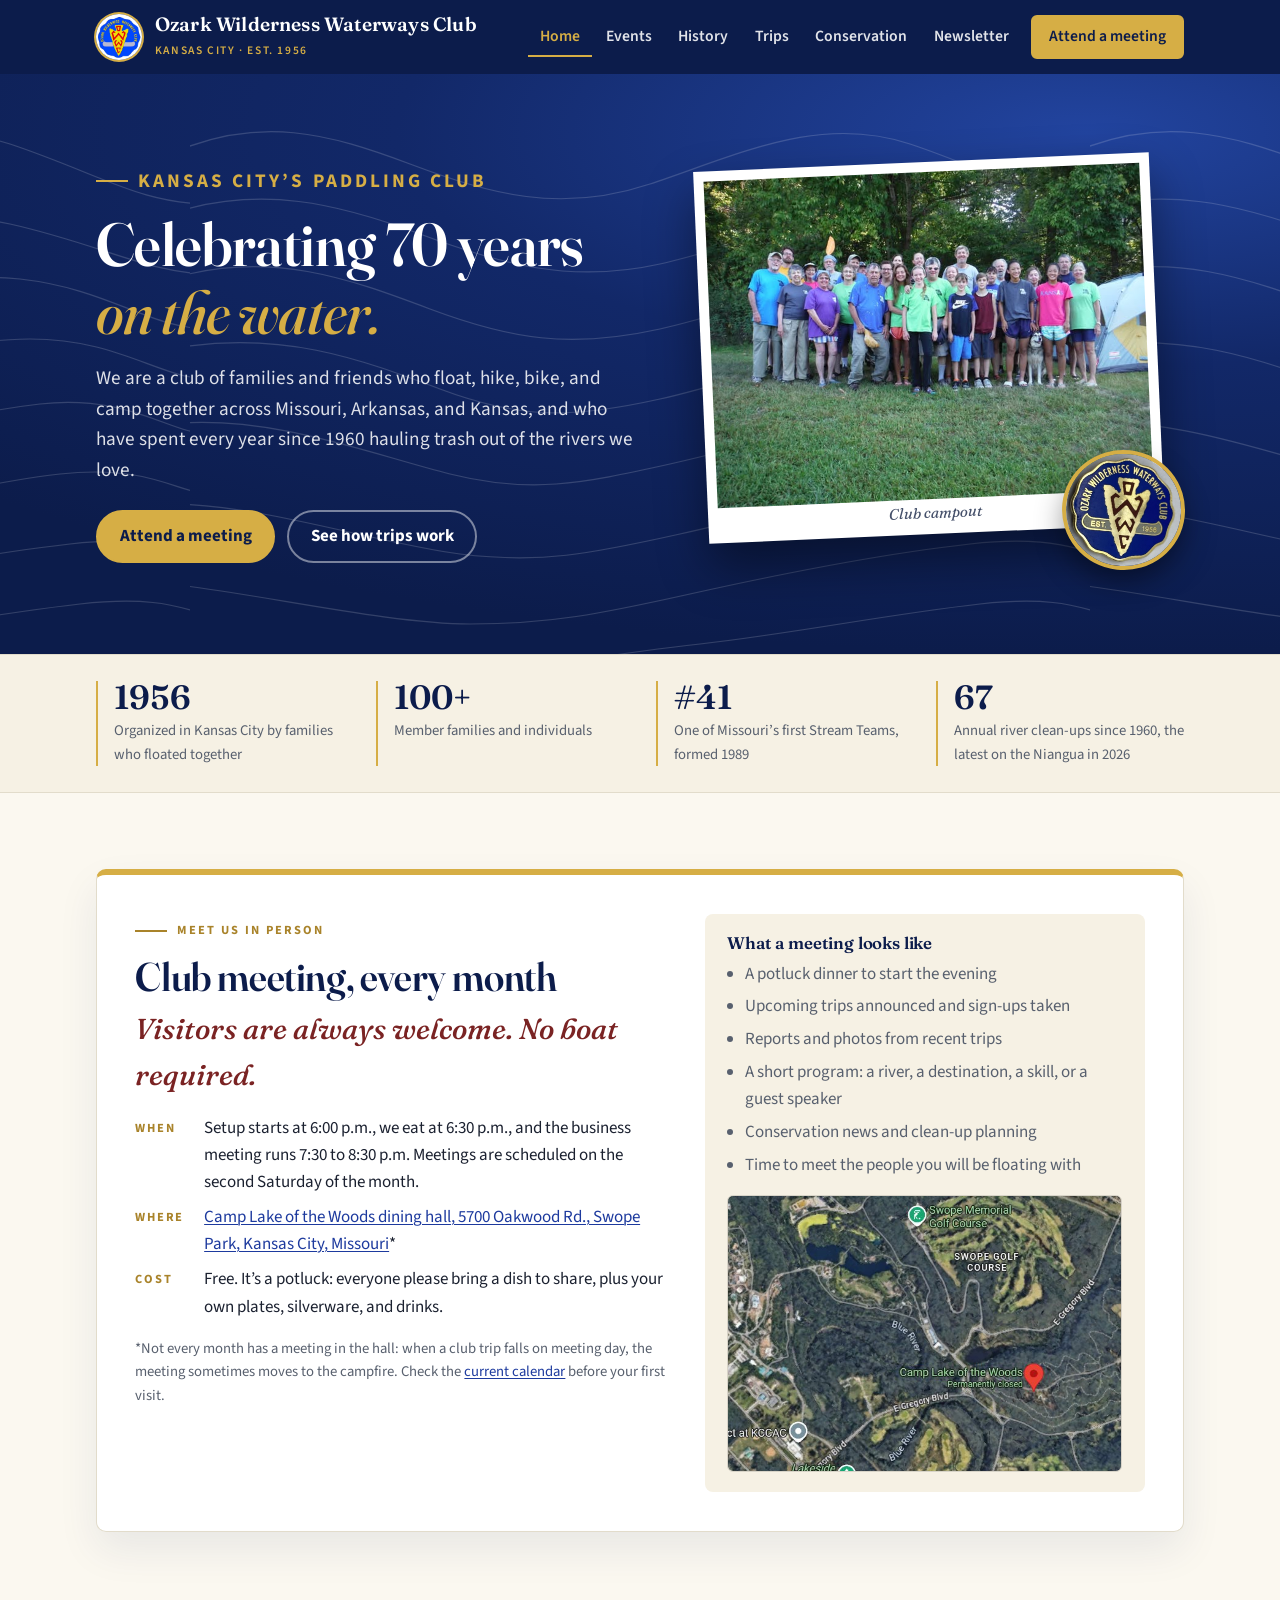
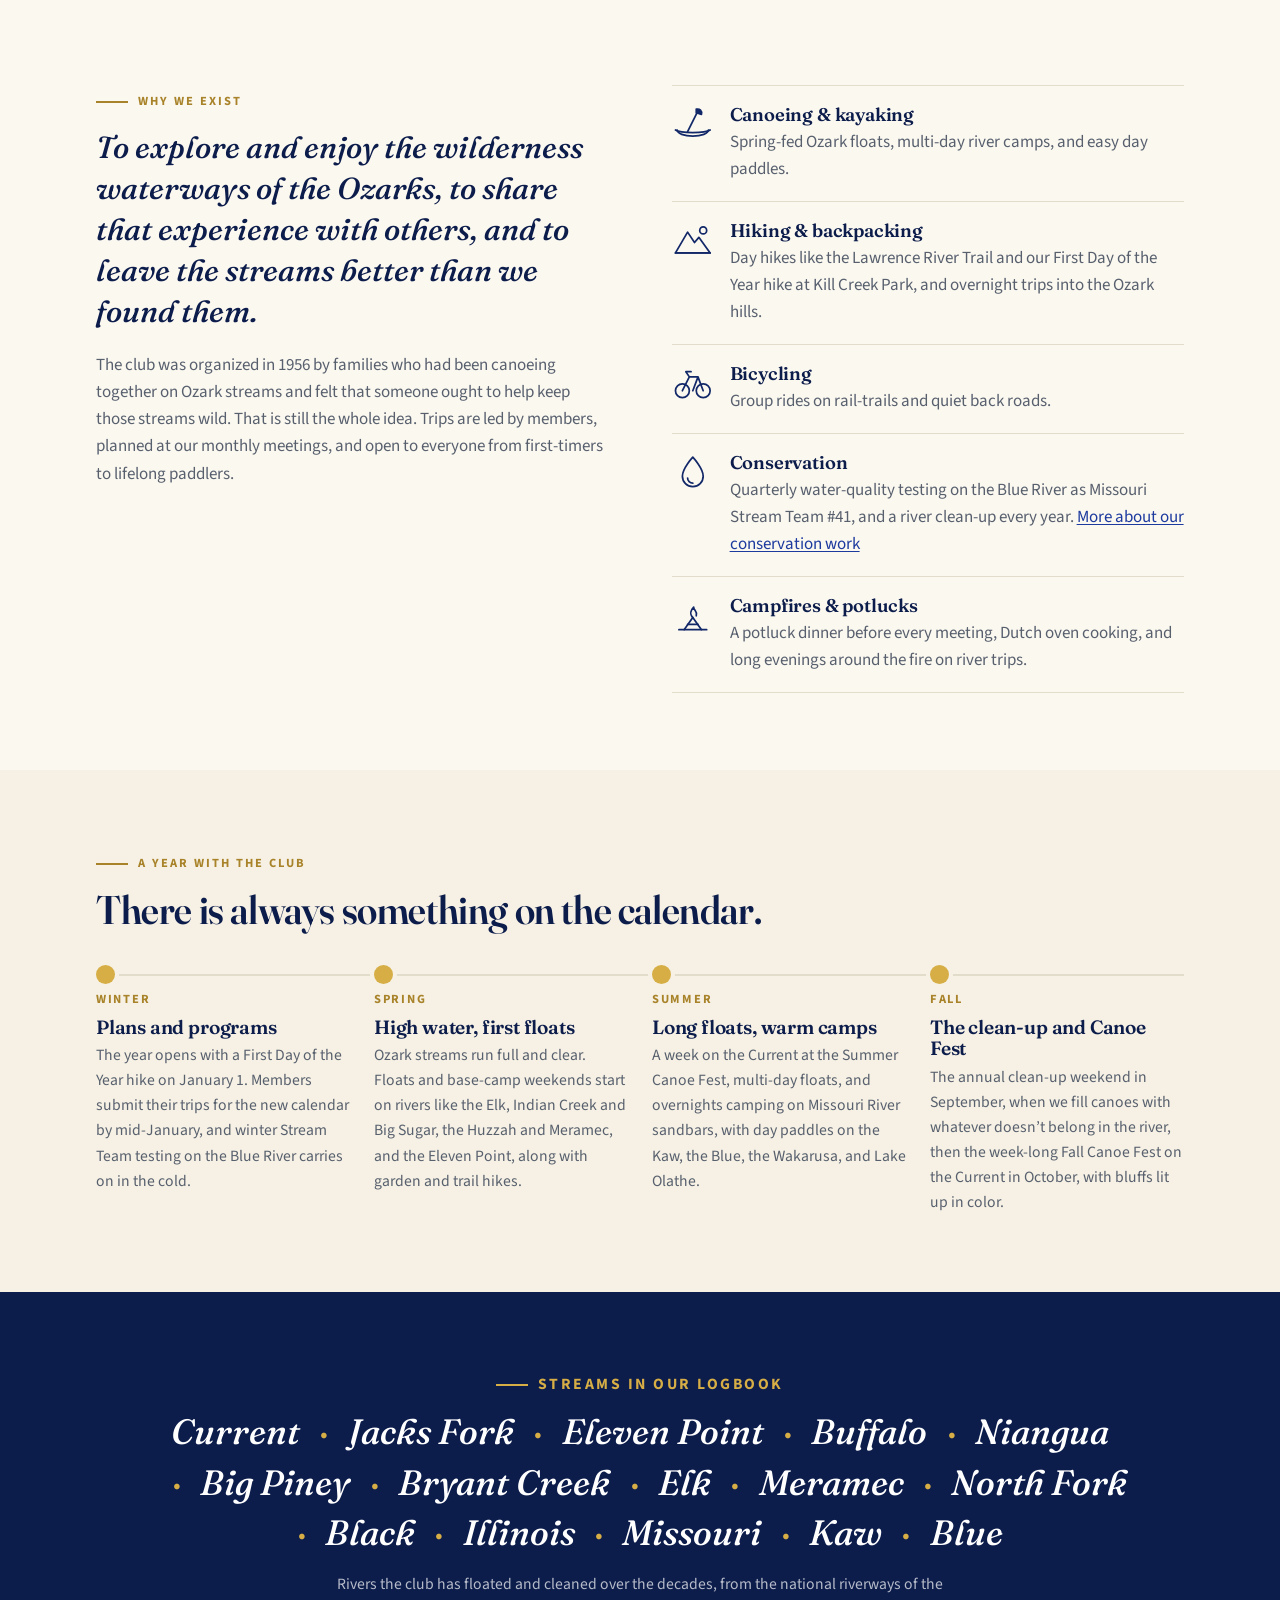
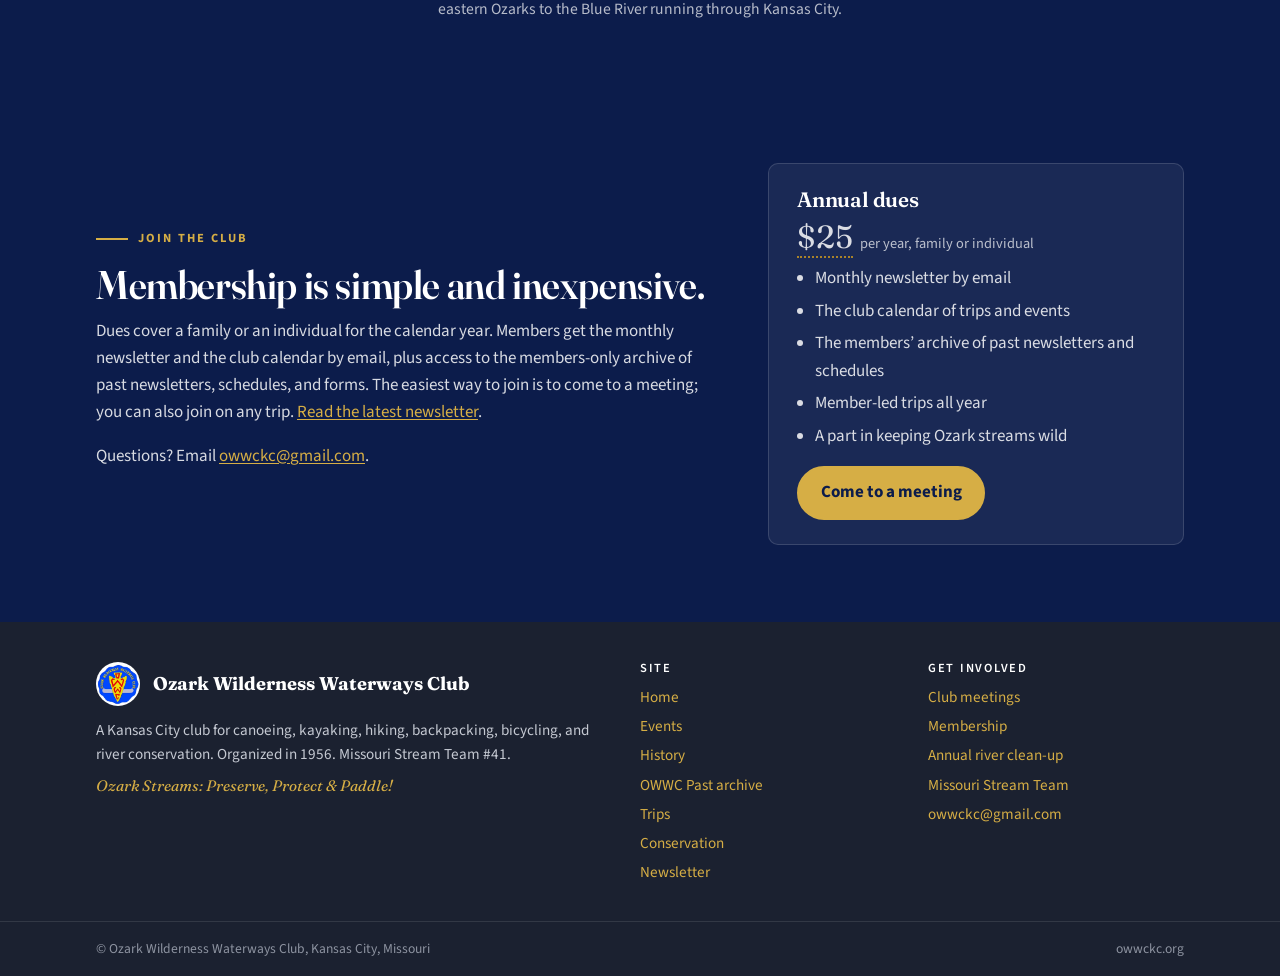
==== commit fb32c0e4: "Home page: crop meeting map closer to the camp Co-Authored-By: Claude Opus 5.5 <noreply@anthropic.co" ====
--- a/index.html
+++ b/index.html
@@ -105,7 +105,7 @@
               <li>Time to meet the people you will be floating with</li>
             </ul>
             <a class="meeting-map" href="https://maps.app.goo.gl/Yu77XSfQubHDFCHQ7" target="_blank" rel="noopener">
-              <img src="images/meeting-map.jpg" width="1069" height="747" loading="lazy" alt="Map of Swope Park showing Camp Lake of the Woods, off East Gregory Boulevard near the Blue River">
+              <img src="images/meeting-map.jpg" width="641" height="449" loading="lazy" alt="Map of Swope Park showing Camp Lake of the Woods, off East Gregory Boulevard near the Blue River">
             </a>
           </aside>
         </div>
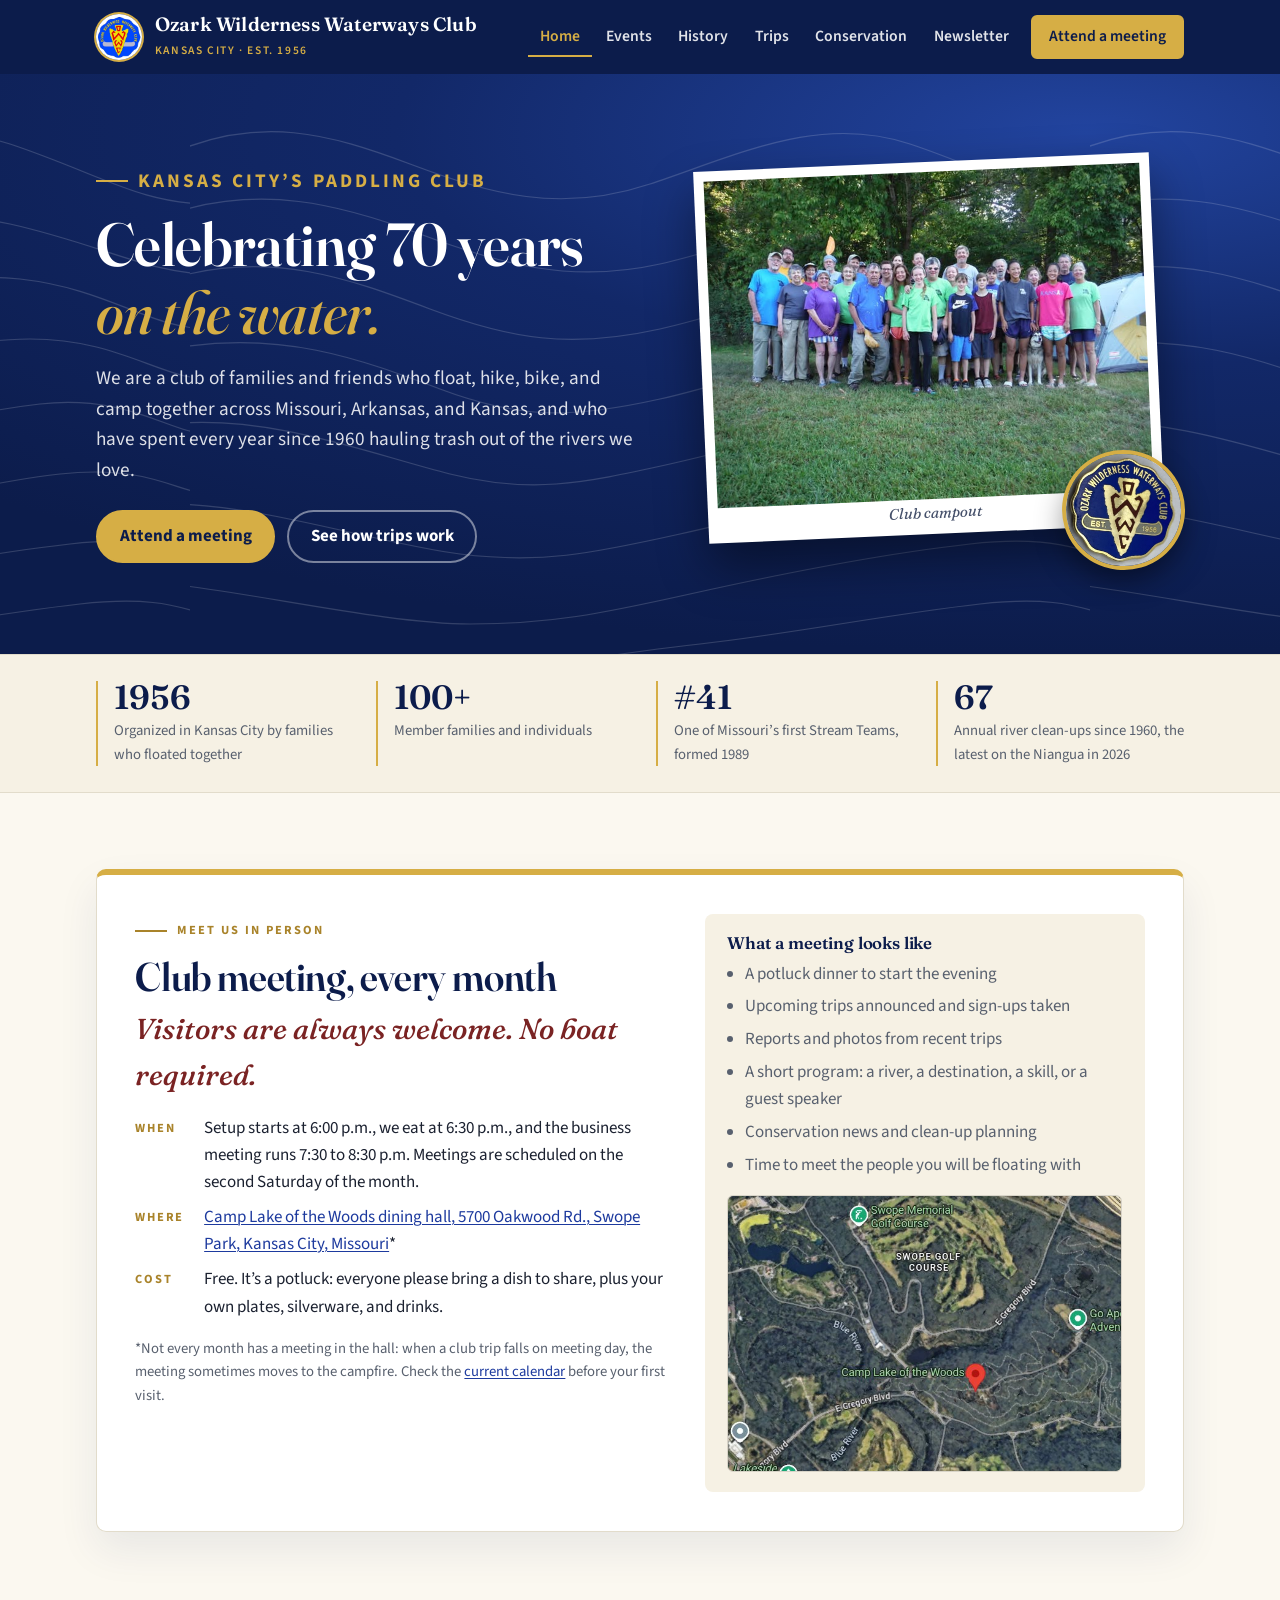
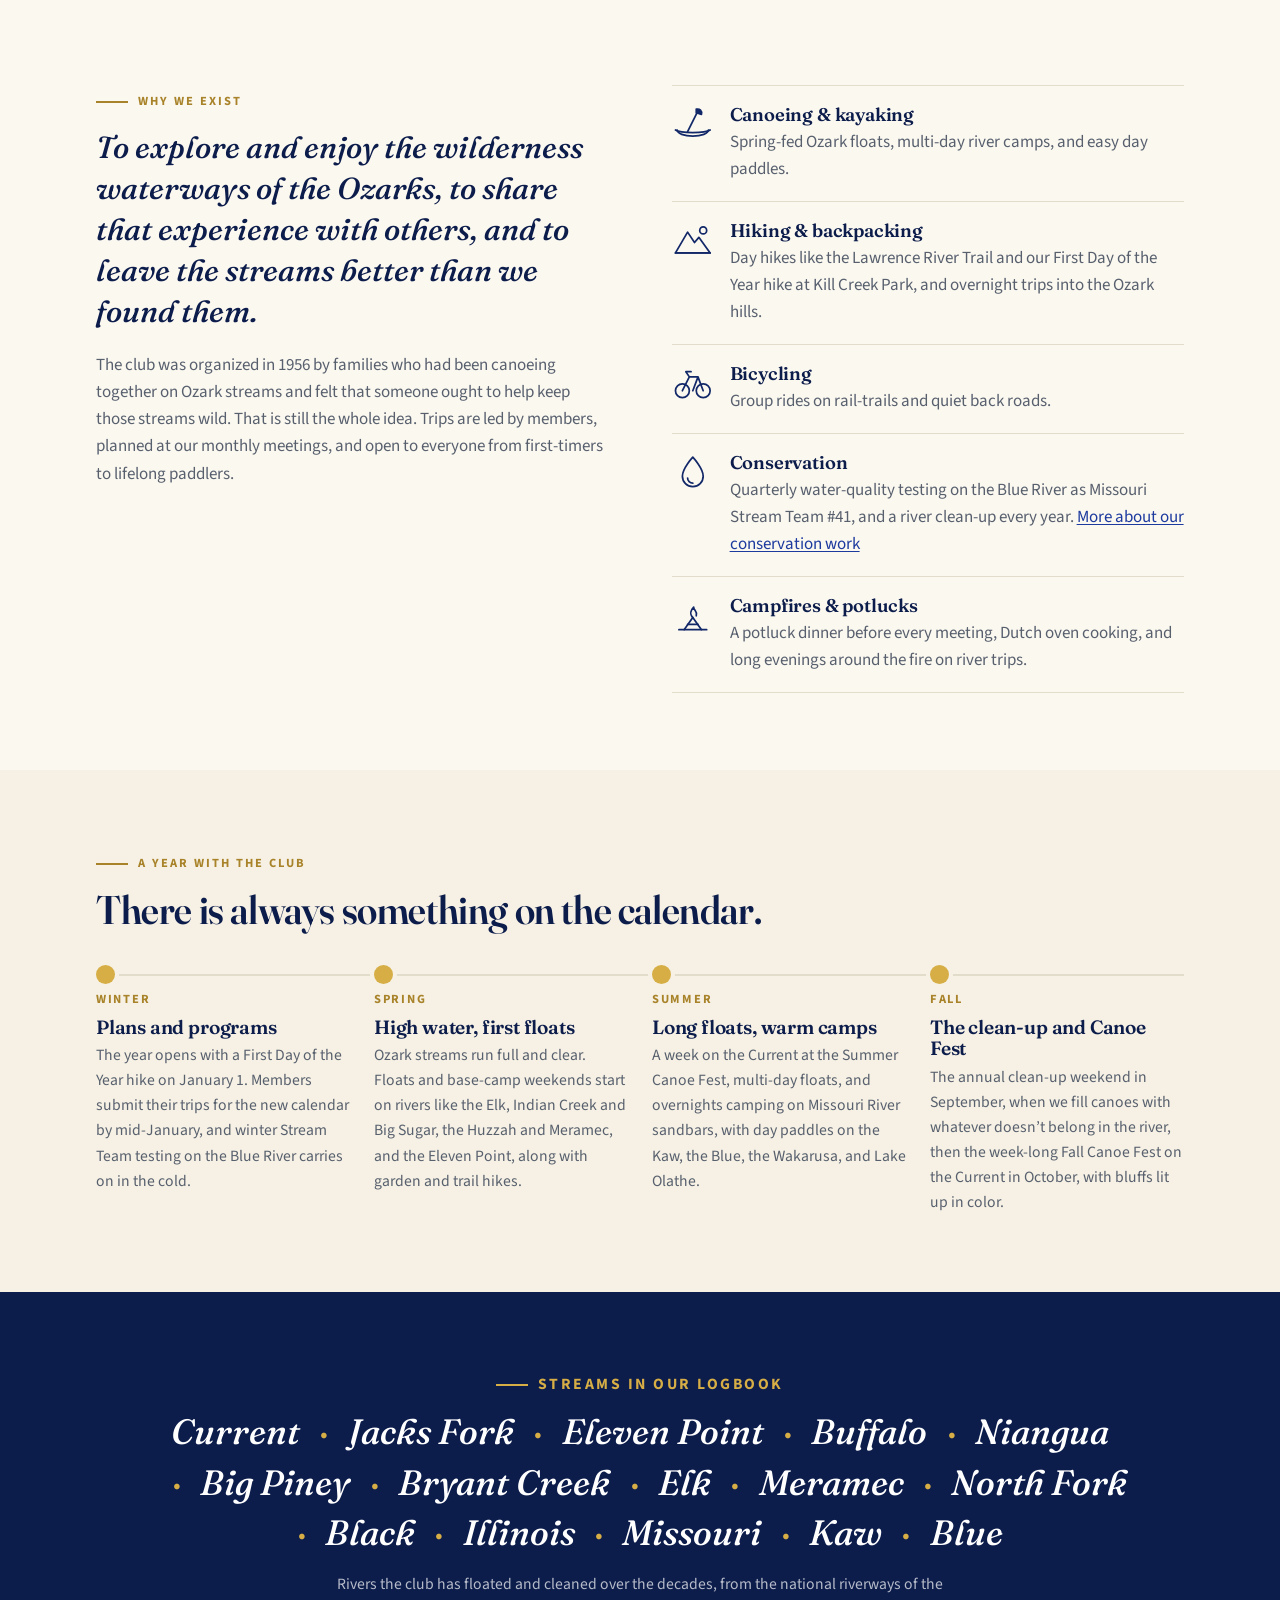
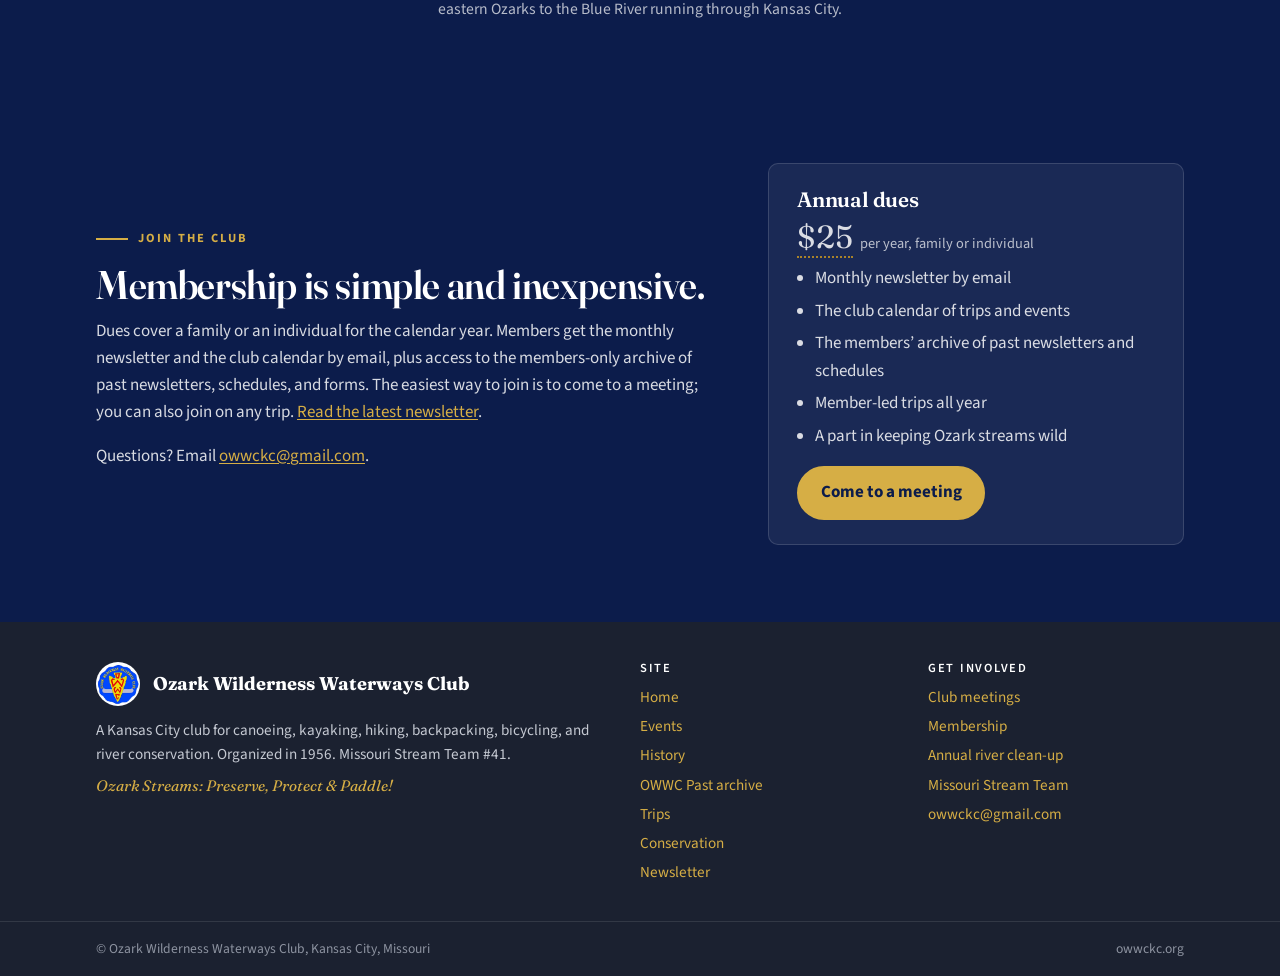
==== commit fef9665e: "Version the stylesheet link so CSS changes show up without a stale cache Co-Authored-By: Claude Opus" ====
--- a/index.html
+++ b/index.html
@@ -15,7 +15,7 @@
   <link rel="preconnect" href="https://fonts.googleapis.com">
   <link rel="preconnect" href="https://fonts.gstatic.com" crossorigin>
   <link href="https://fonts.googleapis.com/css2?family=Fraunces:ital,opsz,wght@0,9..144,500;0,9..144,600;1,9..144,500&family=Source+Sans+3:ital,wght@0,400;0,600;0,700;1,400&display=swap" rel="stylesheet">
-  <link rel="stylesheet" href="css/style.css">
+  <link rel="stylesheet" href="css/style.css?v=2026-10-15">
 </head>
 <body>
 <!--
--- a/css/style.css
+++ b/css/style.css
@@ -310,6 +310,13 @@
 table.trips tr:last-child td { border-bottom: 0; }
 table.trips td.date { white-space: nowrap; font-weight: 700; color: var(--navy-deep); }
 table.trips td.type { color: var(--muted); font-size: 0.92rem; }
+.pill { display: block; width: fit-content; margin-bottom: 0.3rem; padding: 0.12rem 0.65rem; border-radius: 999px; font-size: 0.74rem; font-weight: 700; letter-spacing: 0.06em; text-transform: uppercase; white-space: nowrap; }
+.pill-paddle { background: #d9e7f7; color: #163f78; }
+.pill-hike { background: #e2edd3; color: #355417; }
+.pill-service { background: #f4ddd6; color: var(--maroon); }
+.pill-social { background: var(--gold-pale); color: #6e5212; }
+.pill-meeting { background: var(--navy); color: var(--white); }
+.pill-members { background: #ebe7dc; color: var(--muted); }
 
 .steps { counter-reset: step; list-style: none; margin: 1.5rem 0 0; padding: 0; display: grid; grid-template-columns: repeat(auto-fit, minmax(14rem, 1fr)); gap: 1.5rem; }
 .steps li { counter-increment: step; padding-top: 0.5rem; border-top: 2px solid var(--gold); }
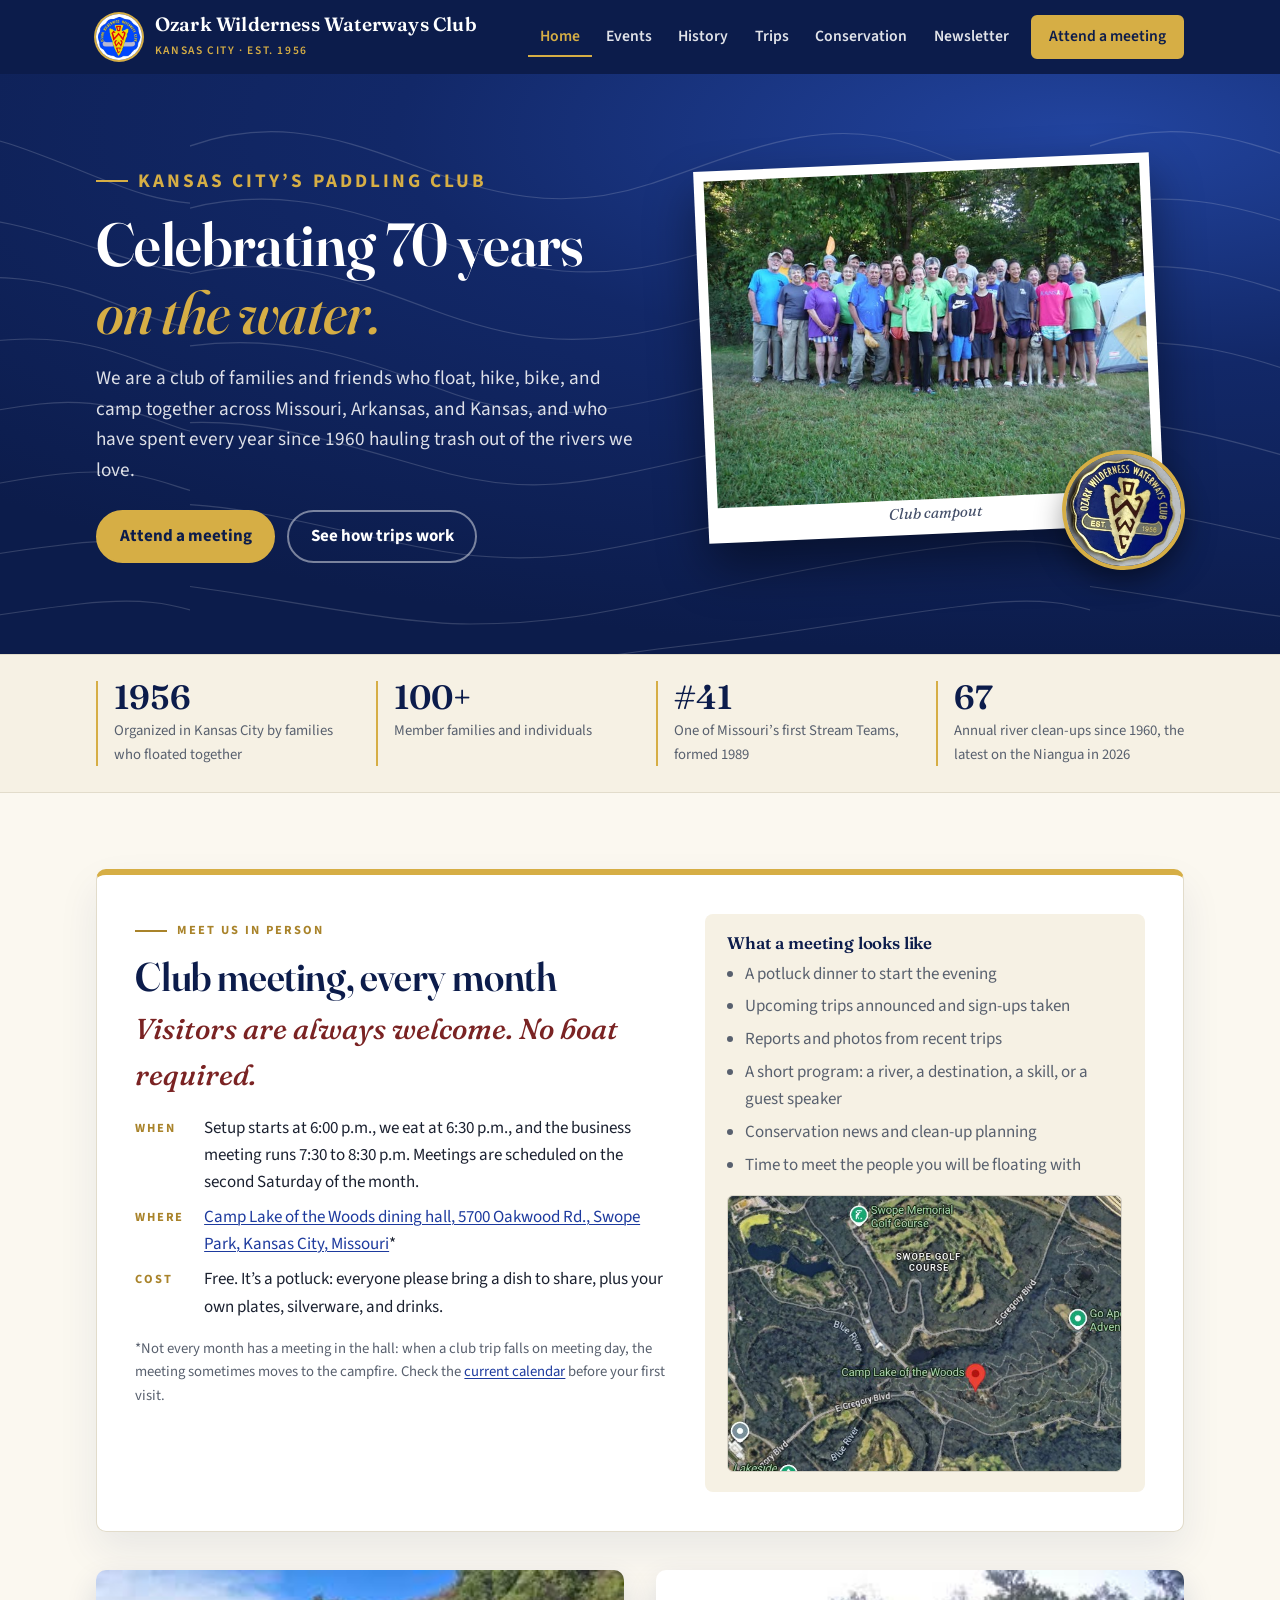
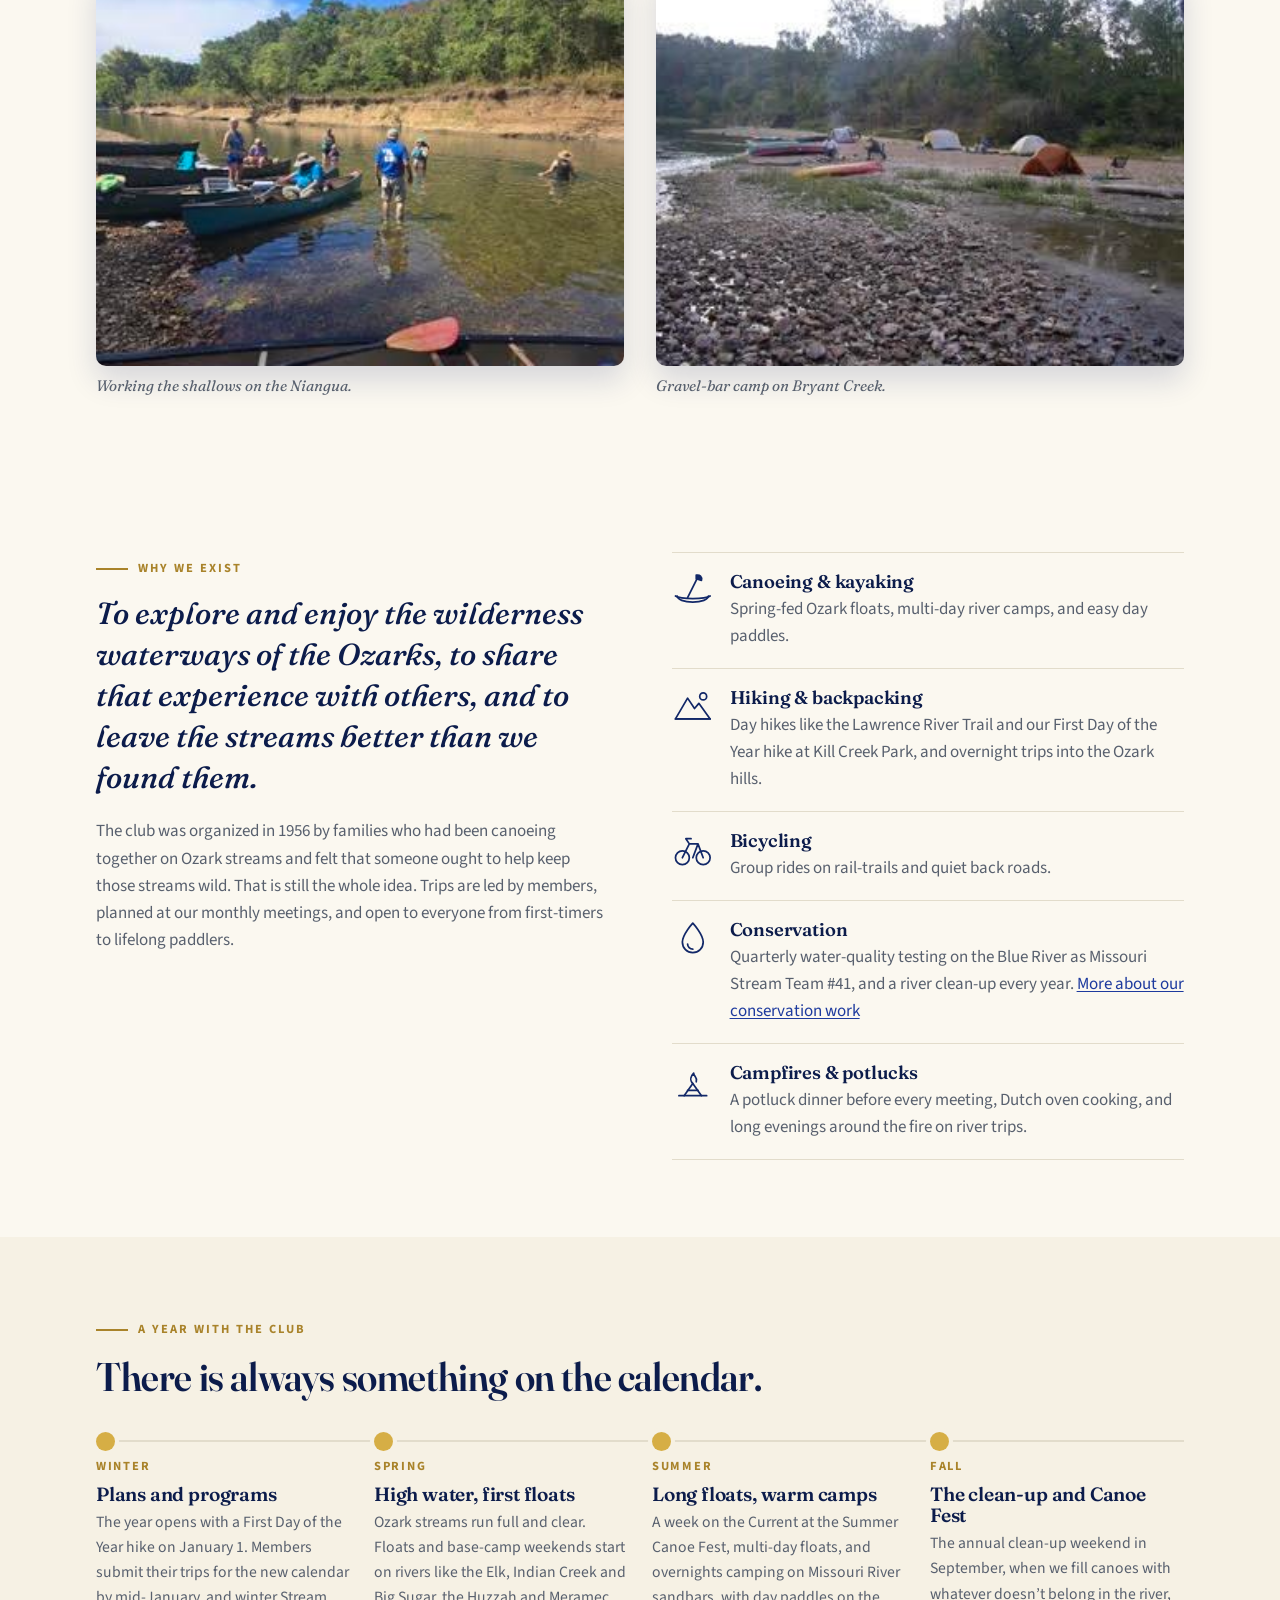
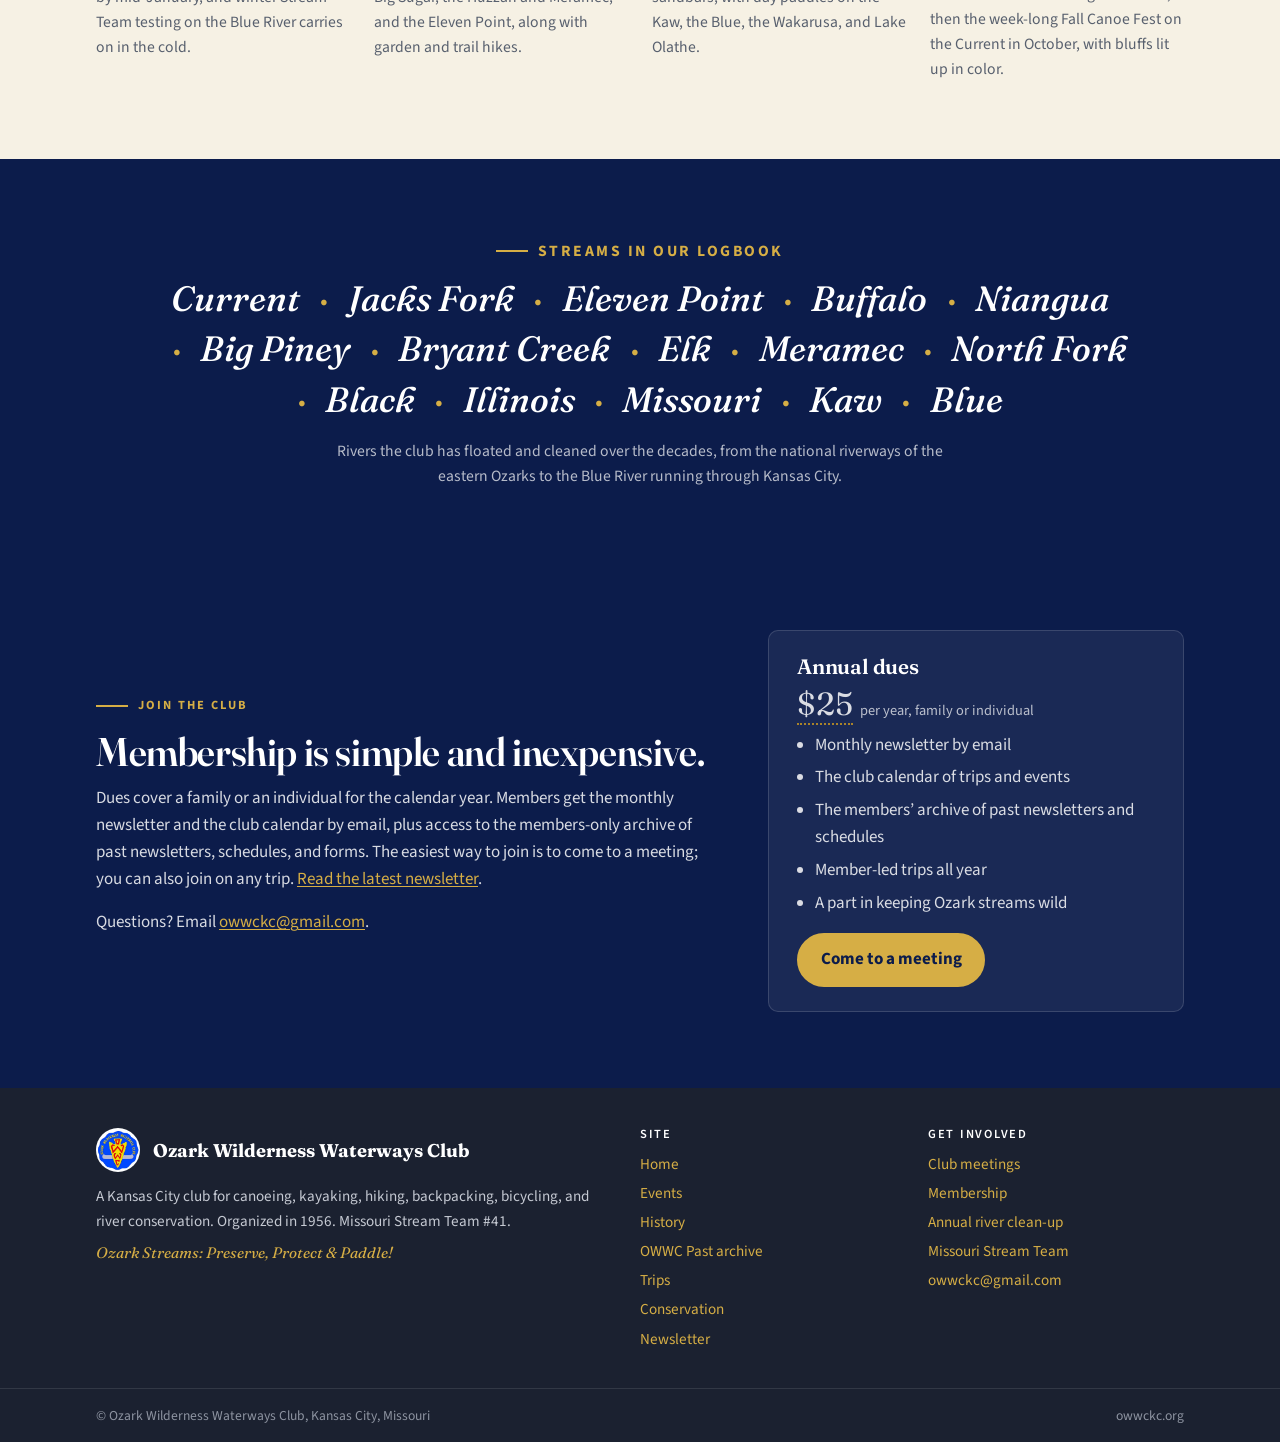
==== commit 6ec0555d: "Add newsletter photos to homepage" ====
--- a/index.html
+++ b/index.html
@@ -1,6 +1,14 @@
 <!DOCTYPE html>
 <html lang="en">
 <head>
+  <!-- Google tag (gtag.js) -->
+  <script async src="https://www.googletagmanager.com/gtag/js?id=G-6E1W4RZB9R"></script>
+  <script>
+    window.dataLayer = window.dataLayer || [];
+    function gtag(){dataLayer.push(arguments);}
+    gtag('js', new Date());
+    gtag('config', 'G-6E1W4RZB9R');
+  </script>
   <meta charset="utf-8">
   <meta name="viewport" content="width=device-width, initial-scale=1">
   <title>Ozark Wilderness Waterways Club | Kansas City Paddling &amp; Outdoor Club, Est. 1956</title>
@@ -15,7 +23,7 @@
   <link rel="preconnect" href="https://fonts.googleapis.com">
   <link rel="preconnect" href="https://fonts.gstatic.com" crossorigin>
   <link href="https://fonts.googleapis.com/css2?family=Fraunces:ital,opsz,wght@0,9..144,500;0,9..144,600;1,9..144,500&family=Source+Sans+3:ital,wght@0,400;0,600;0,700;1,400&display=swap" rel="stylesheet">
-  <link rel="stylesheet" href="css/style.css?v=2026-10-15">
+  <link rel="stylesheet" href="css/style.css?v=2026-11-15">
 </head>
 <body>
 <!--
@@ -109,6 +117,16 @@
             </a>
           </aside>
         </div>
+        <div class="meeting-gallery" aria-label="Recent club trips">
+          <figure>
+            <img src="images/niangua-cleanup-2026.jpg" alt="Club members wading beside loaded green canoes in shallow, clear water below a wooded bank" width="320" height="240" loading="lazy">
+            <figcaption>Working the shallows on the Niangua.</figcaption>
+          </figure>
+          <figure>
+            <img src="images/bryant-creek-camp-2026.jpg" alt="Tents and canoes on a wide gravel bar beside Bryant Creek at dusk, with wooded hills behind" width="320" height="240" loading="lazy">
+            <figcaption>Gravel-bar camp on Bryant Creek.</figcaption>
+          </figure>
+        </div>
       </div>
     </section>
 
--- a/css/style.css
+++ b/css/style.css
@@ -225,6 +225,10 @@
 .placard .meeting-map { display: block; margin-top: 1rem; }
 .placard .meeting-map img { display: block; width: 100%; height: auto; border-radius: 6px; border: 1px solid rgba(0, 0, 0, 0.12); }
 .placard .fine { font-size: 0.92rem; color: var(--muted); margin: 0; }
+.meeting-gallery { display: grid; grid-template-columns: repeat(2, minmax(0, 1fr)); gap: clamp(1rem, 3vw, 2rem); margin-top: clamp(1.5rem, 3vw, 2.5rem); }
+.meeting-gallery figure { margin: 0; }
+.meeting-gallery img { width: 100%; aspect-ratio: 4 / 3; object-fit: cover; border-radius: var(--radius); box-shadow: 0 14px 30px rgba(18,40,104,0.16); }
+.meeting-gallery figcaption { margin-top: 0.5rem; color: var(--muted); font-family: var(--serif); font-size: 0.95rem; font-style: italic; }
 
 /* Placeholders for humans to edit. The dotted rule is intentional: it marks
    details the club should confirm. Remove the class once confirmed. */
@@ -380,7 +384,7 @@
 @media (max-width: 760px) {
   .hero .wrap { grid-template-columns: minmax(0, 1fr); }
   .hero-visual { width: min(100%, 24rem); margin-top: 1rem; justify-self: start; }
-  .split, .placard, .join .wrap, .feature, .schedule-cards, .photo-strip, .recap { grid-template-columns: minmax(0, 1fr); }
+  .split, .placard, .meeting-gallery, .join .wrap, .feature, .schedule-cards, .photo-strip, .recap { grid-template-columns: minmax(0, 1fr); }
   .recap figure { max-width: 24rem; }
   .sticky { position: static; }
   .seasons { grid-template-columns: minmax(0, 1fr); }
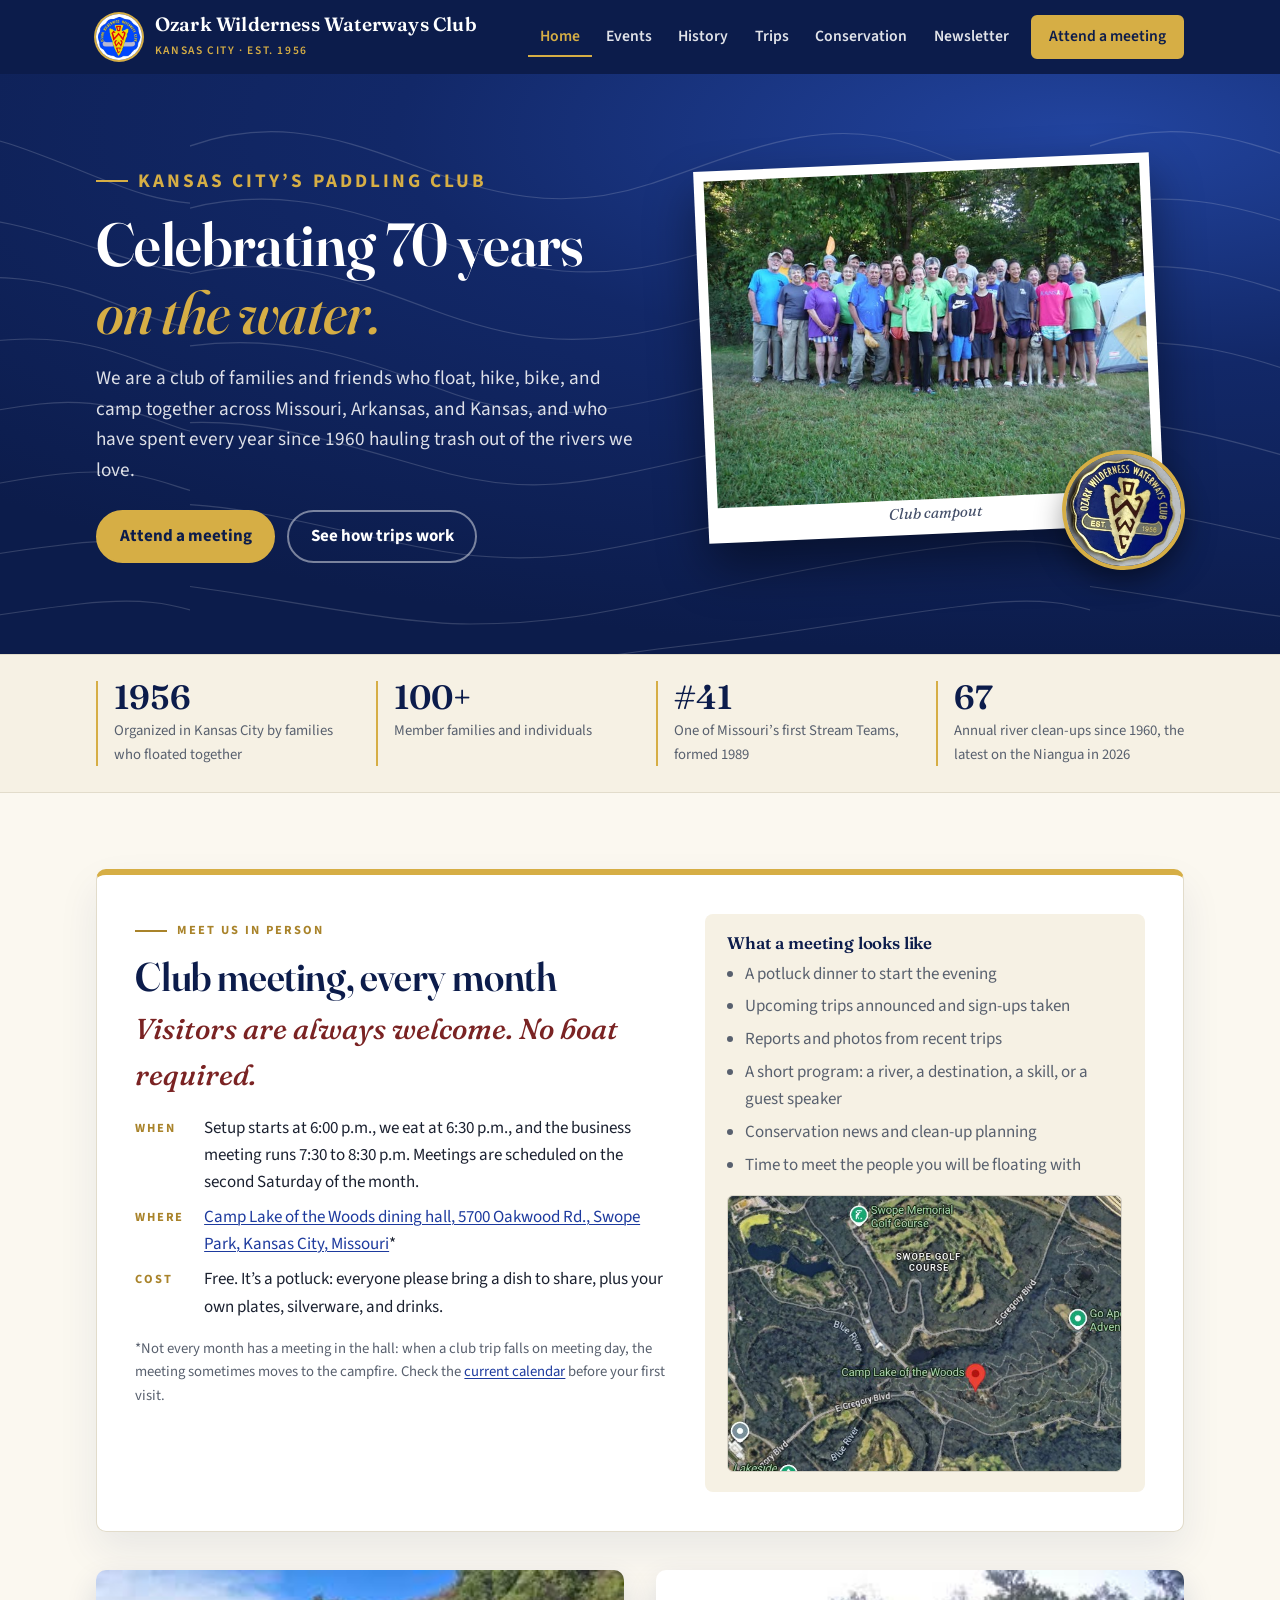
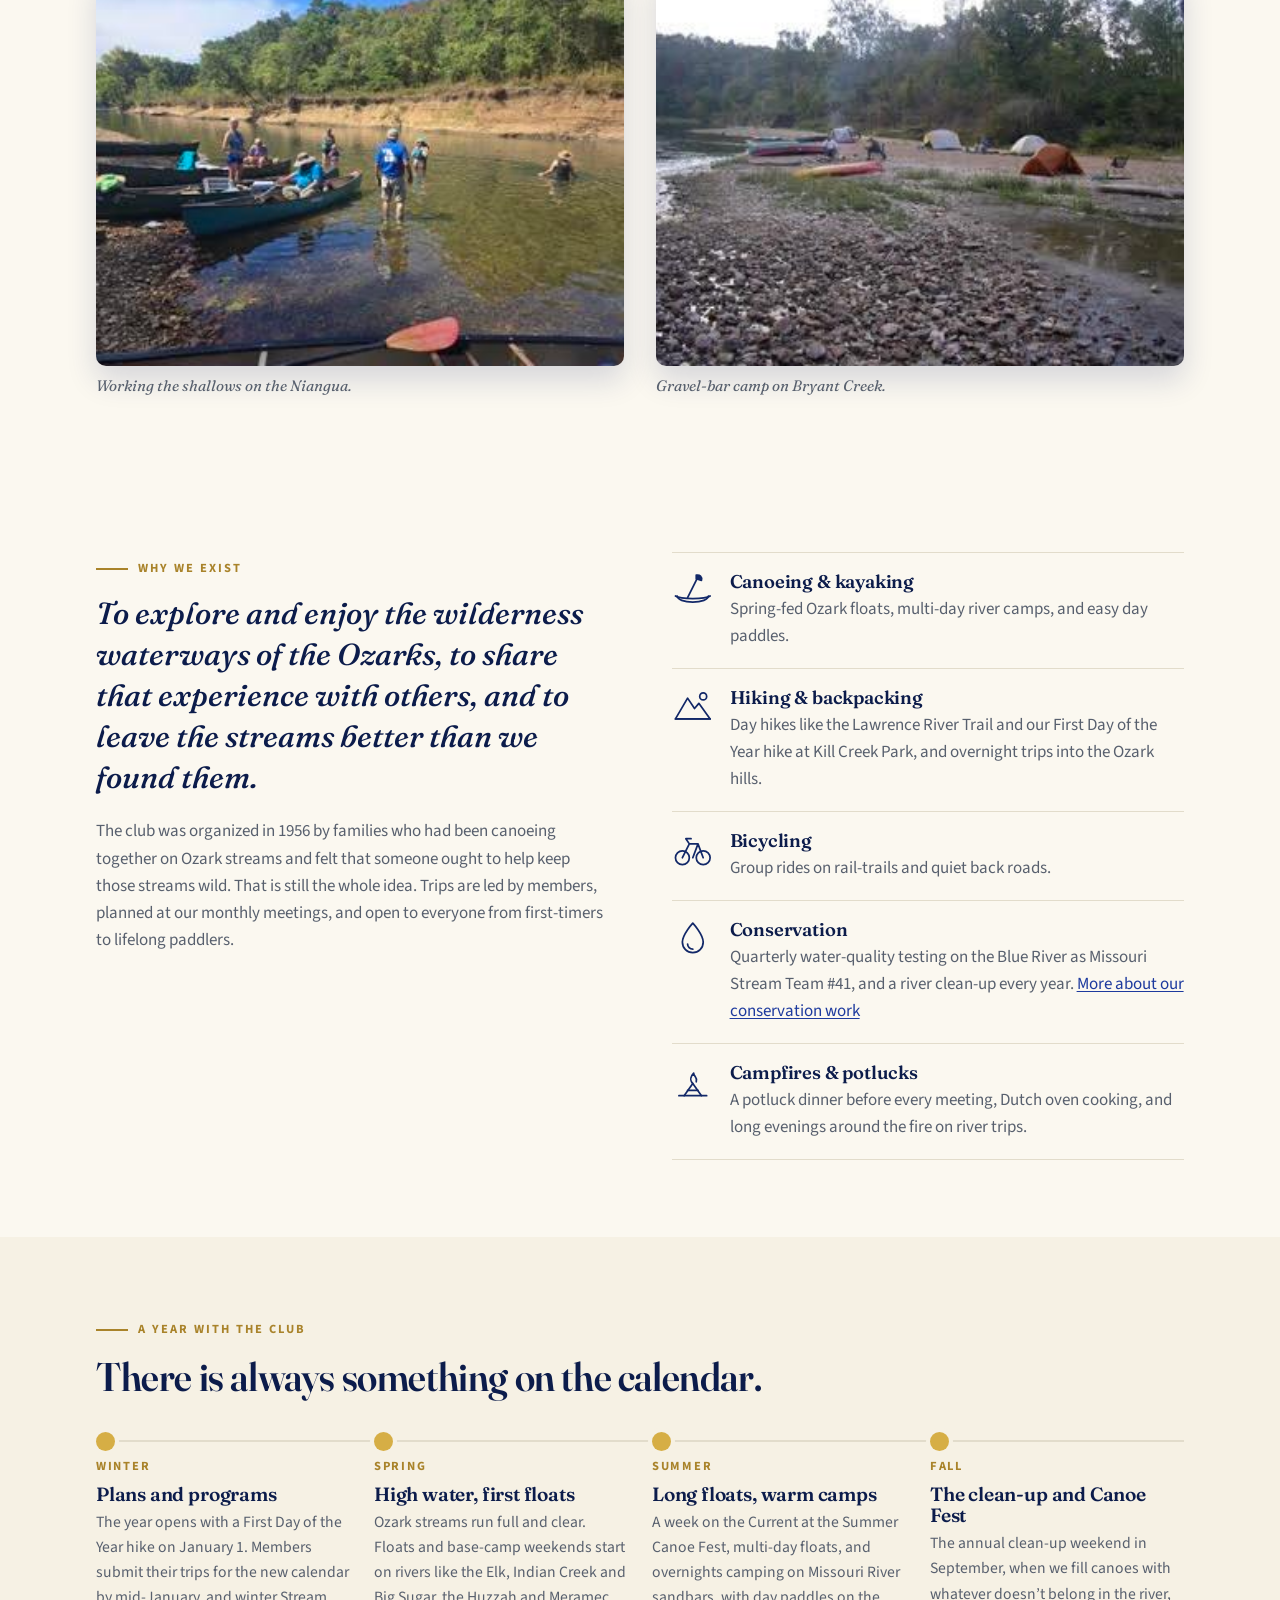
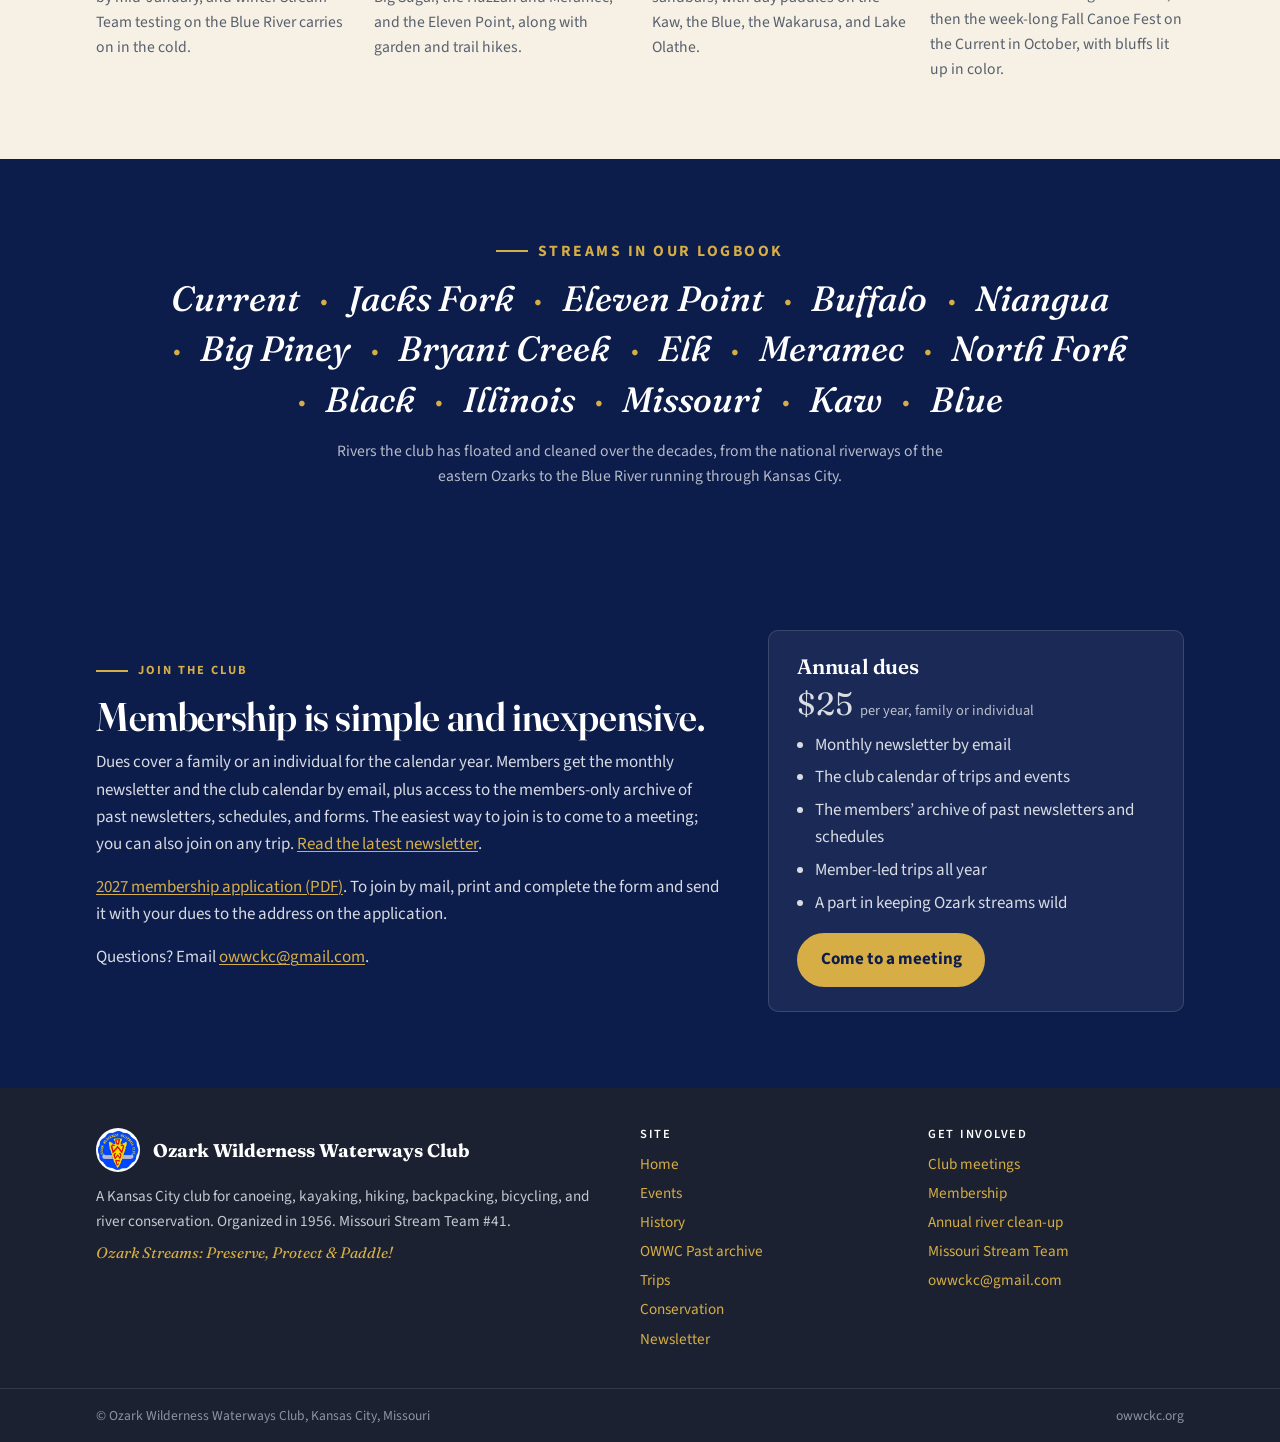
==== commit 27e1e1ff: "Add the 2027 membership application to the join section" ====
--- a/index.html
+++ b/index.html
@@ -207,11 +207,12 @@
           <p class="kicker">Join the club</p>
           <h2>Membership is simple and inexpensive.</h2>
           <p>Dues cover a family or an individual for the calendar year. Members get the monthly newsletter and the club calendar by email, plus access to the members-only archive of past newsletters, schedules, and forms. The easiest way to join is to come to a meeting; you can also join on any trip. <a href="newsletter.html">Read the latest newsletter</a>.</p>
+          <p><a href="docs/2027-owwc-membership-application.pdf">2027 membership application (PDF)</a>. To join by mail, print and complete the form and send it with your dues to the address on the application.</p>
           <p>Questions? Email <a href="mailto:owwckc@gmail.com">owwckc@gmail.com</a>.</p>
         </div>
         <div class="card">
           <h3>Annual dues</h3>
-          <p class="price"><span class="edit">$25</span> <small>per year, family or individual</small></p>
+          <p class="price">$25 <small>per year, family or individual</small></p>
           <ul>
             <li>Monthly newsletter by email</li>
             <li>The club calendar of trips and events</li>
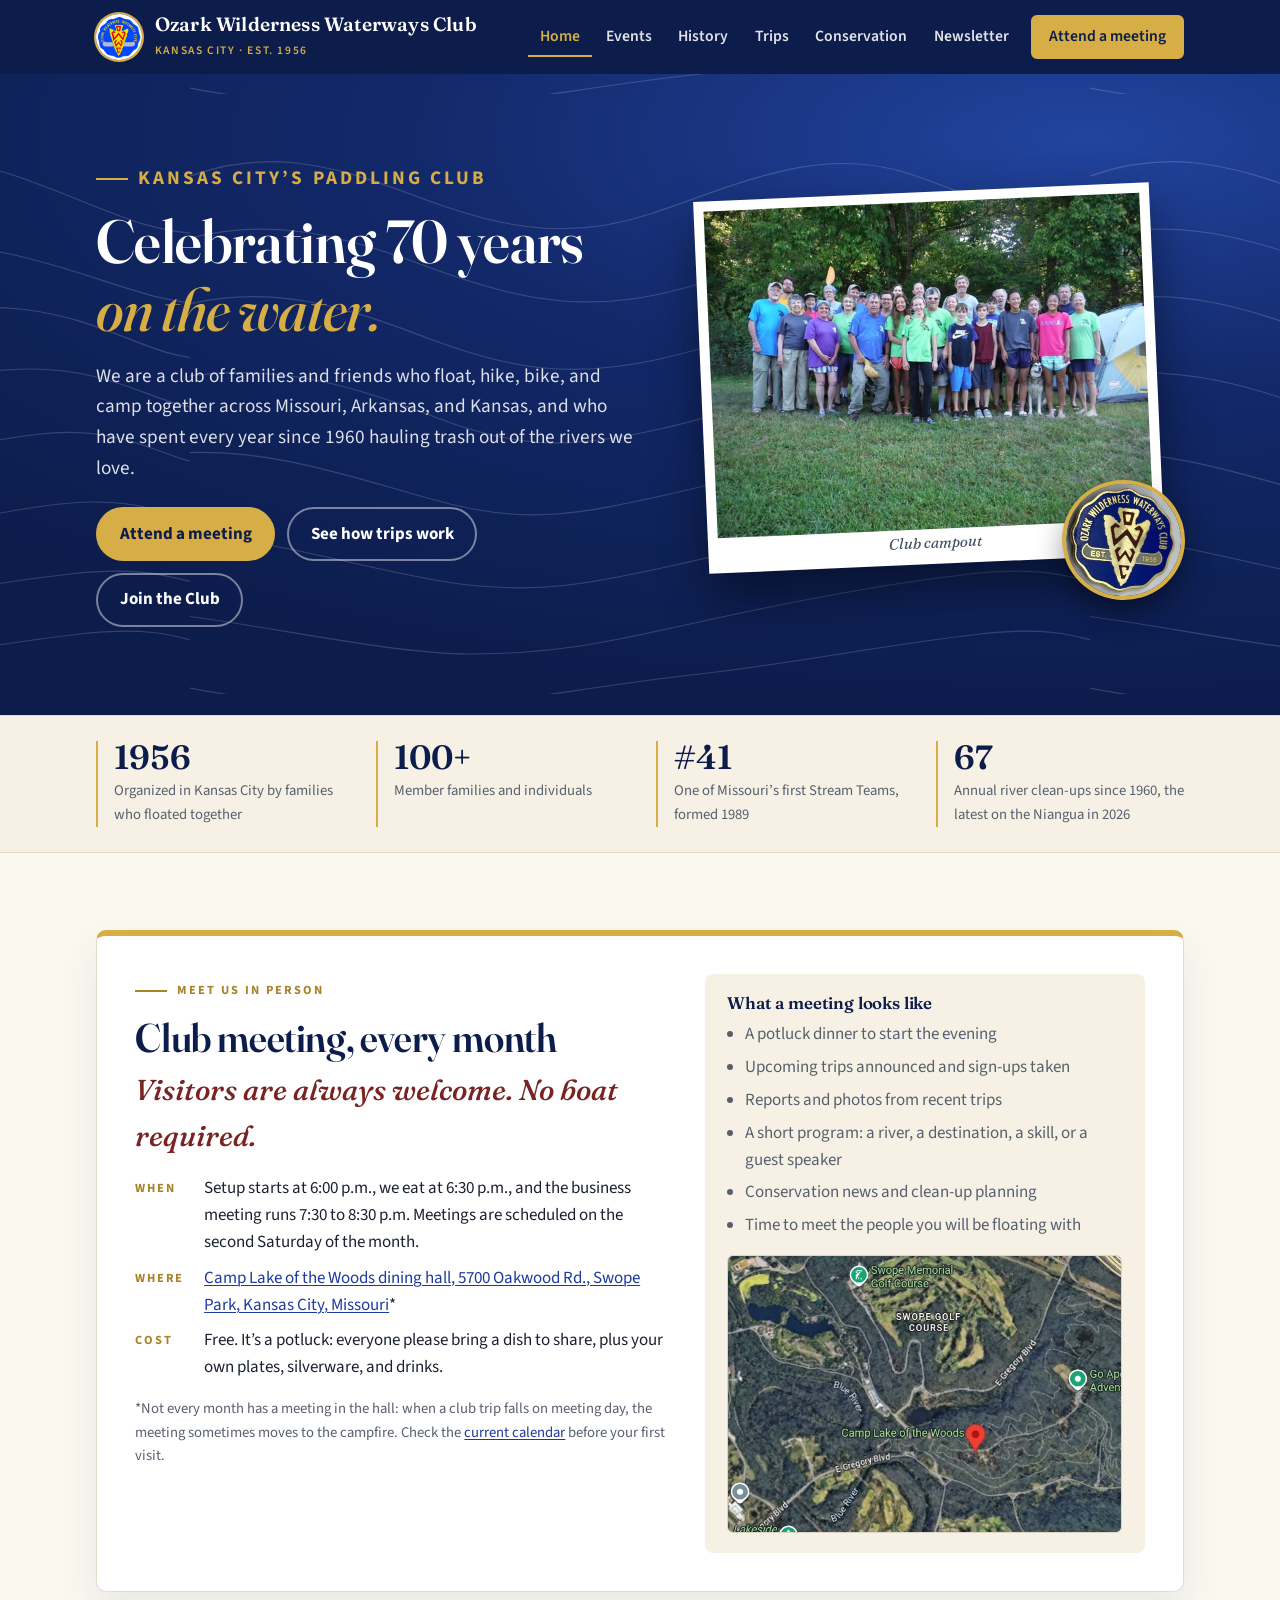
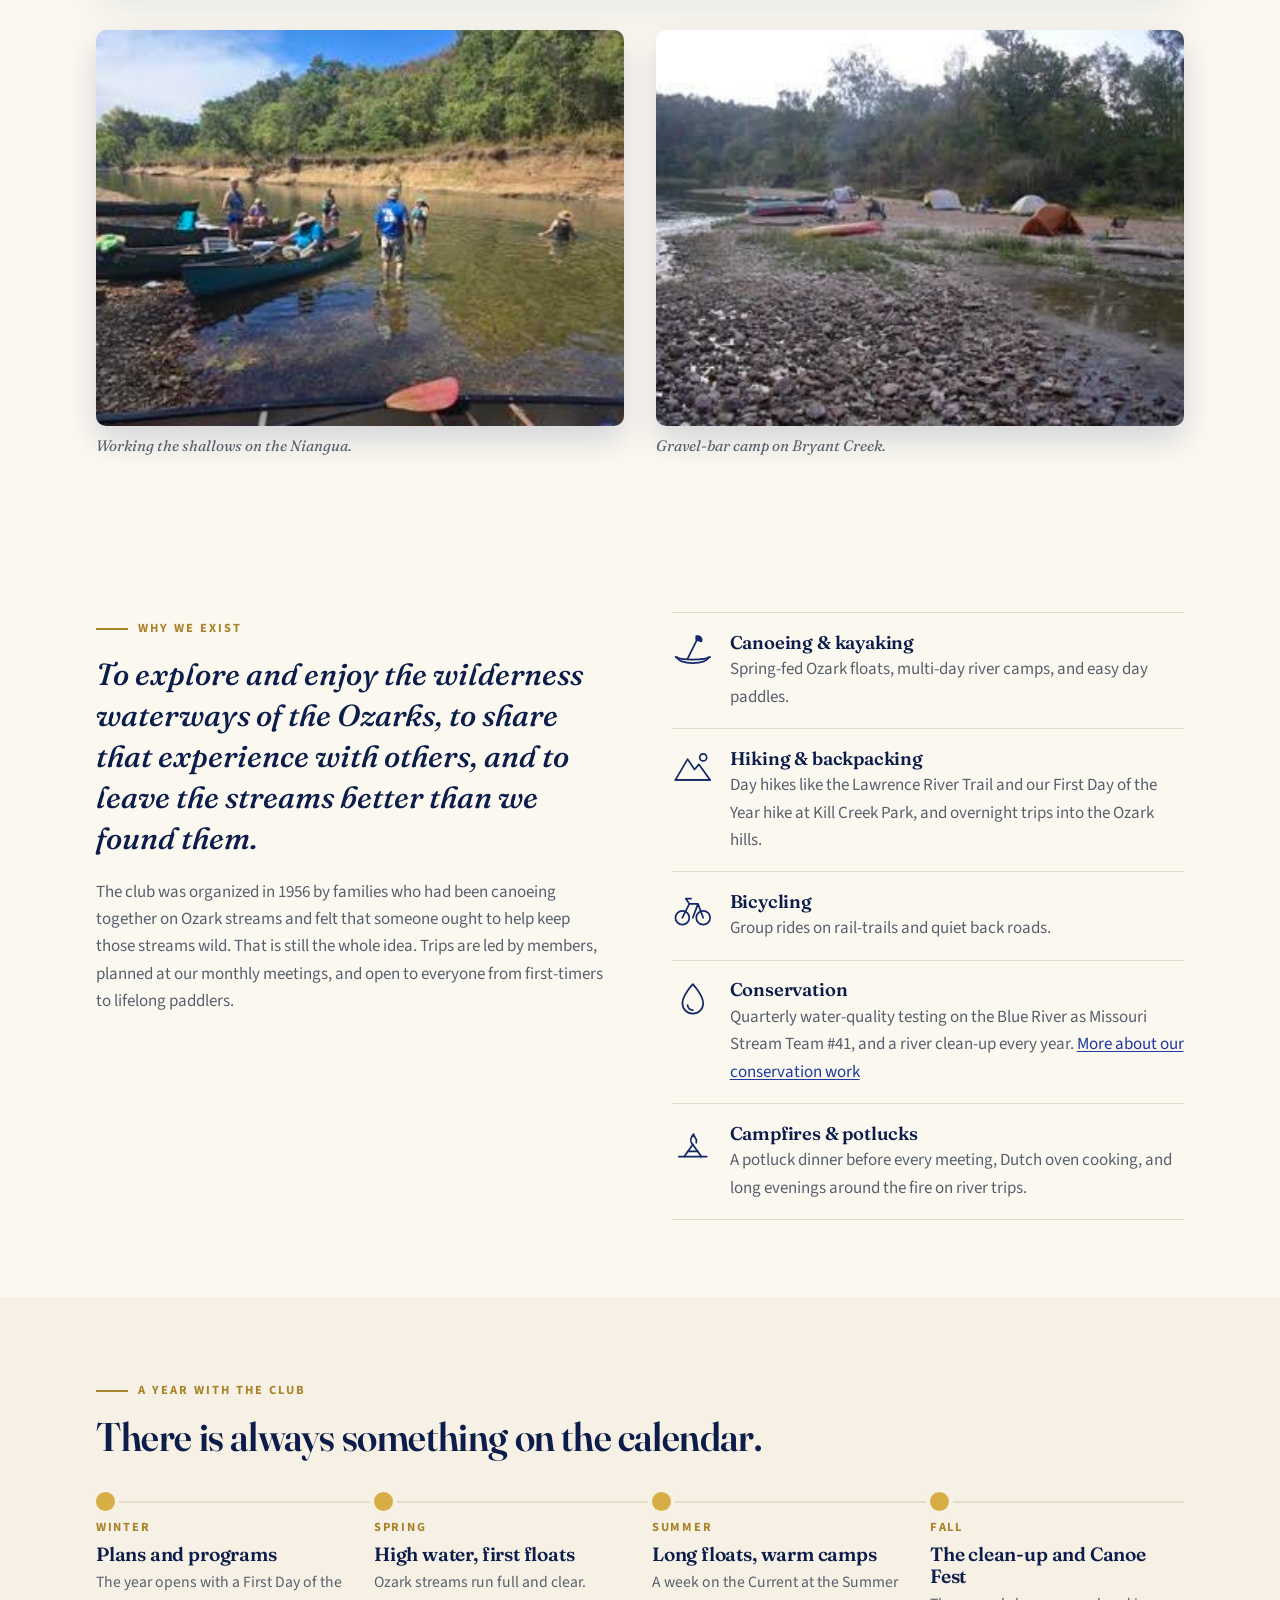
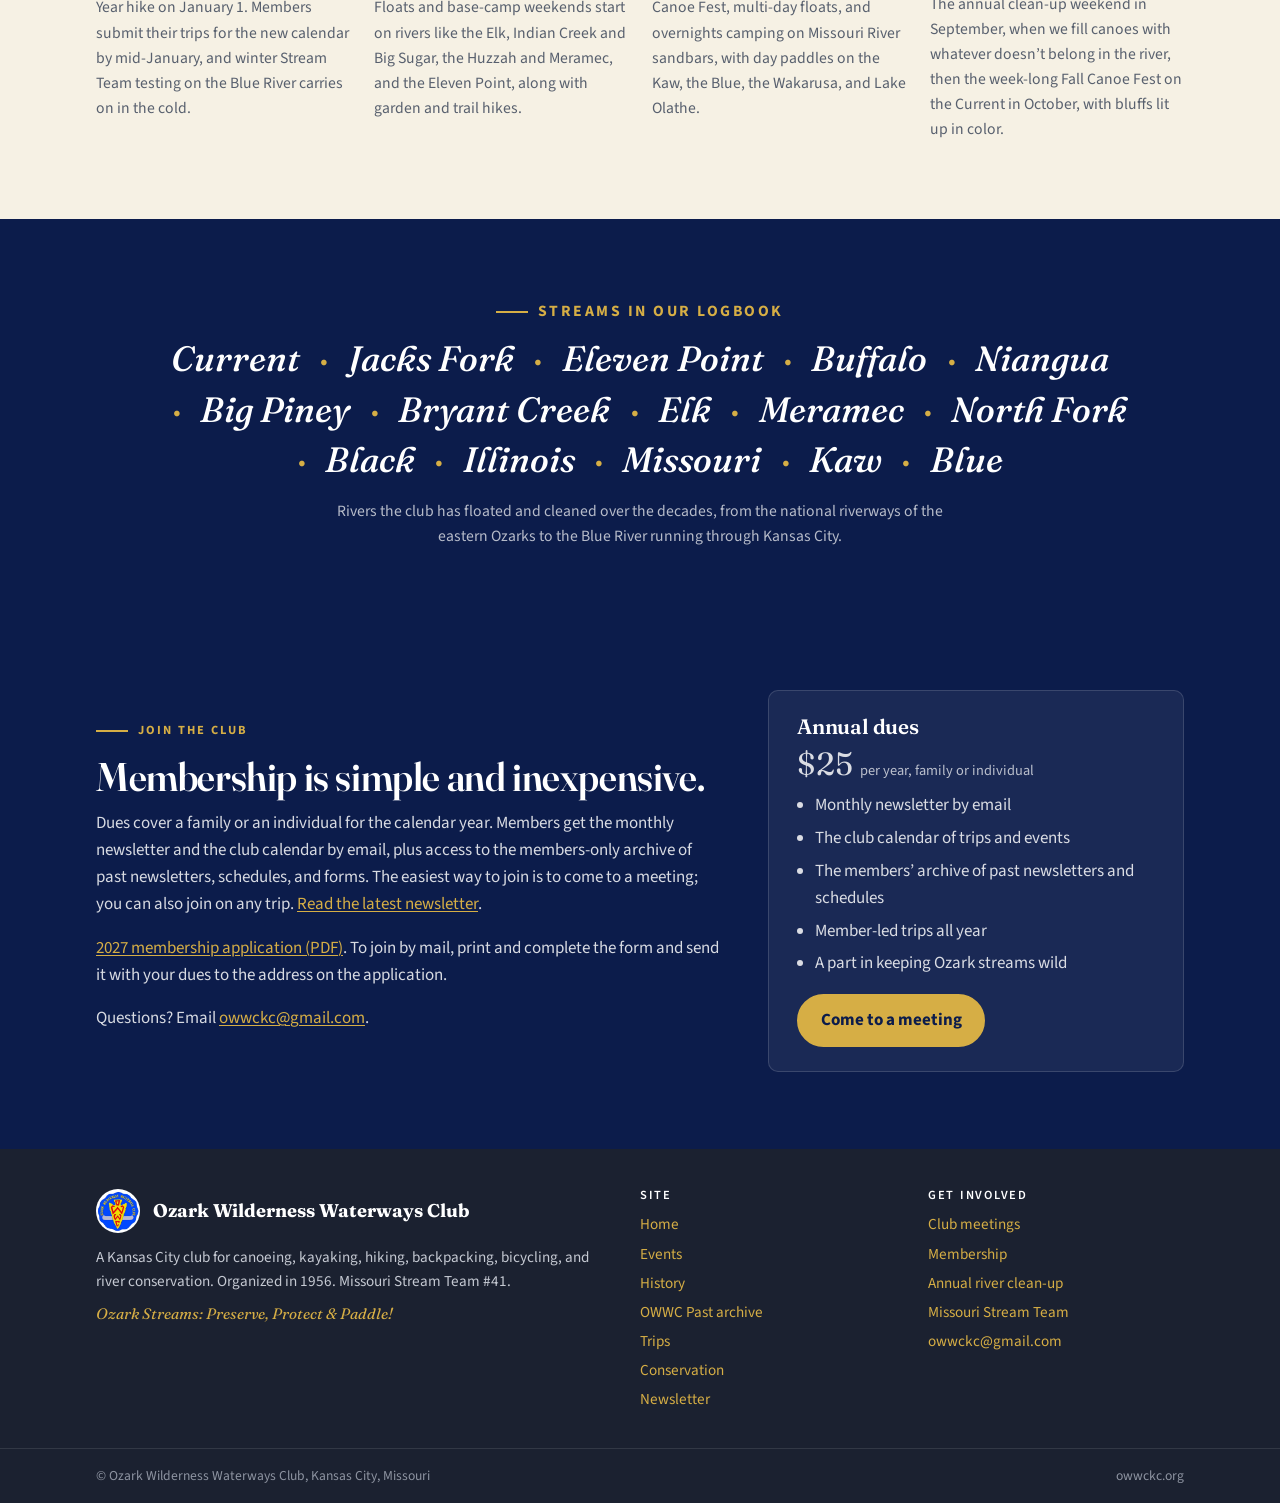
==== commit b79a5dba: "Link to membership from the homepage buttons" ====
--- a/index.html
+++ b/index.html
@@ -63,6 +63,7 @@
         <div class="actions">
           <a class="btn" href="#meetings">Attend a meeting</a>
           <a class="btn btn-ghost" href="trips.html">See how trips work</a>
+          <a class="btn btn-ghost" href="#join">Join the Club</a>
         </div>
       </div>
       <div class="hero-visual">
